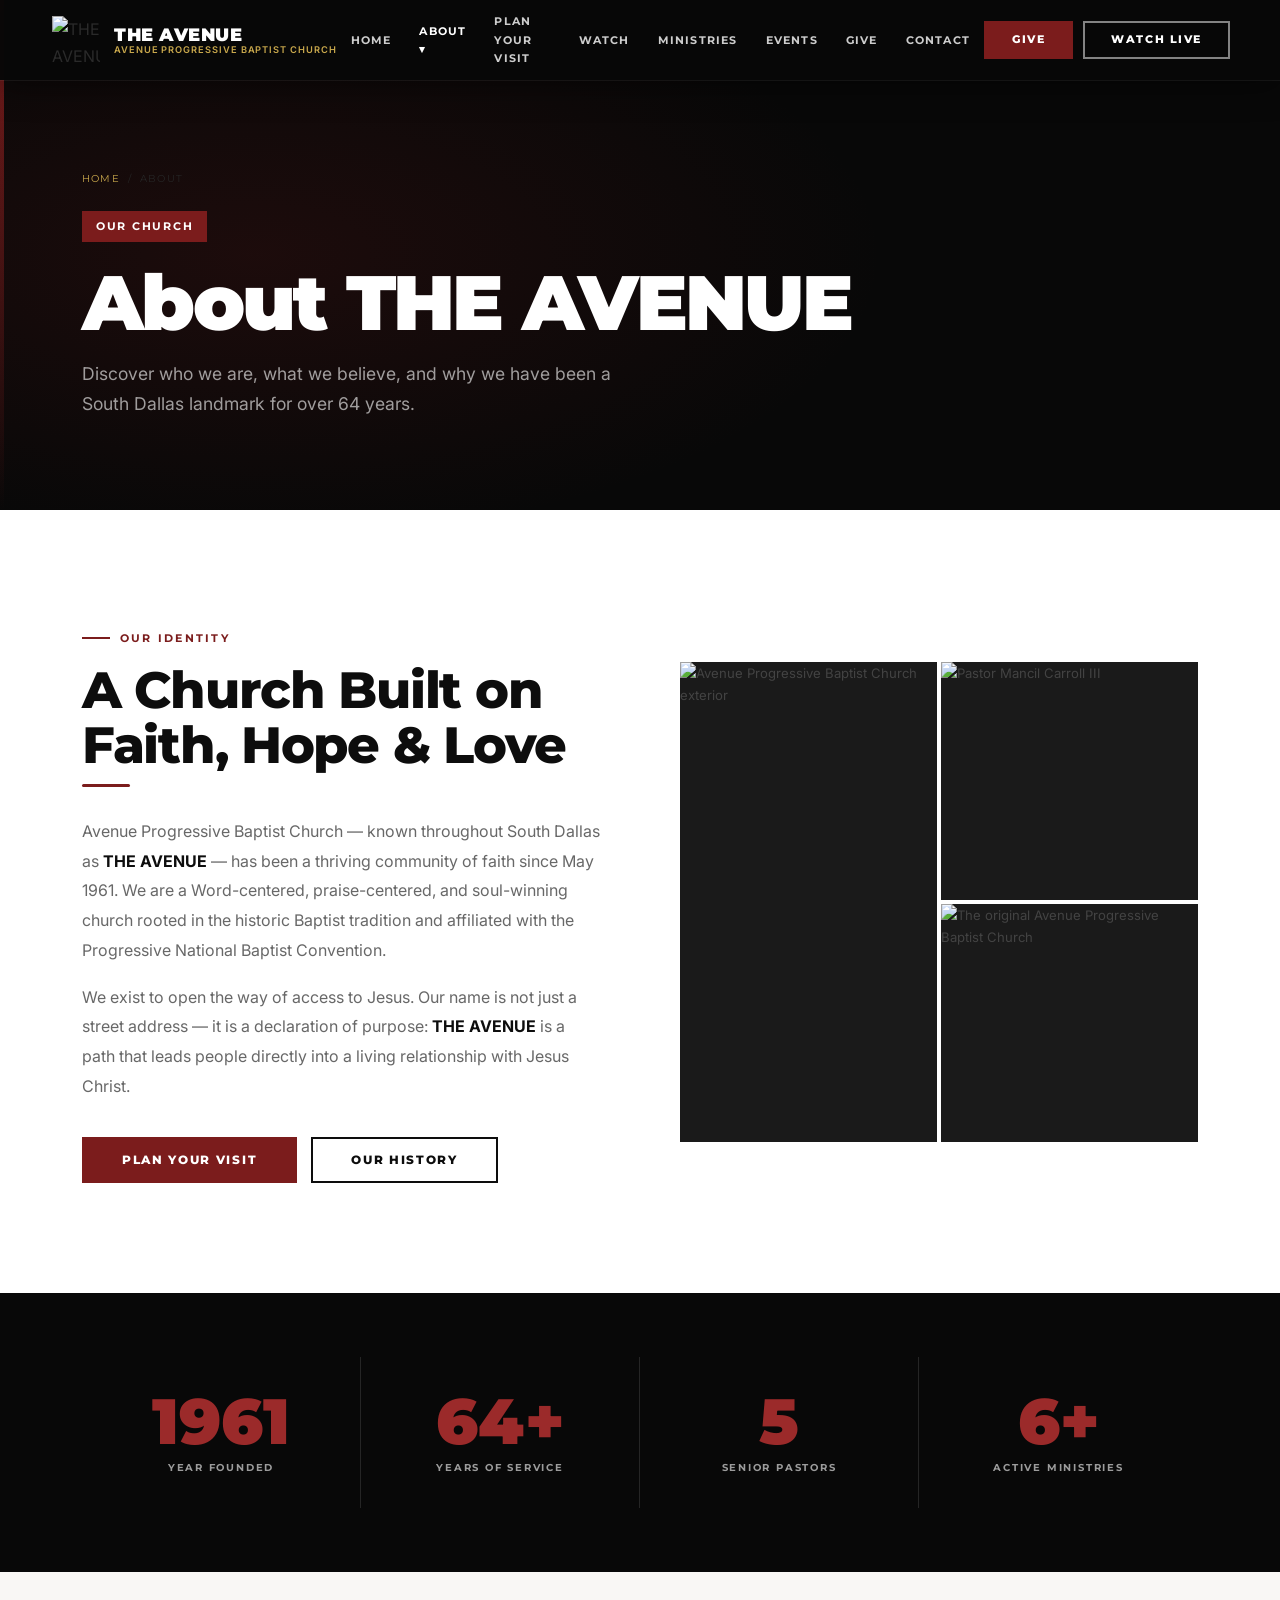
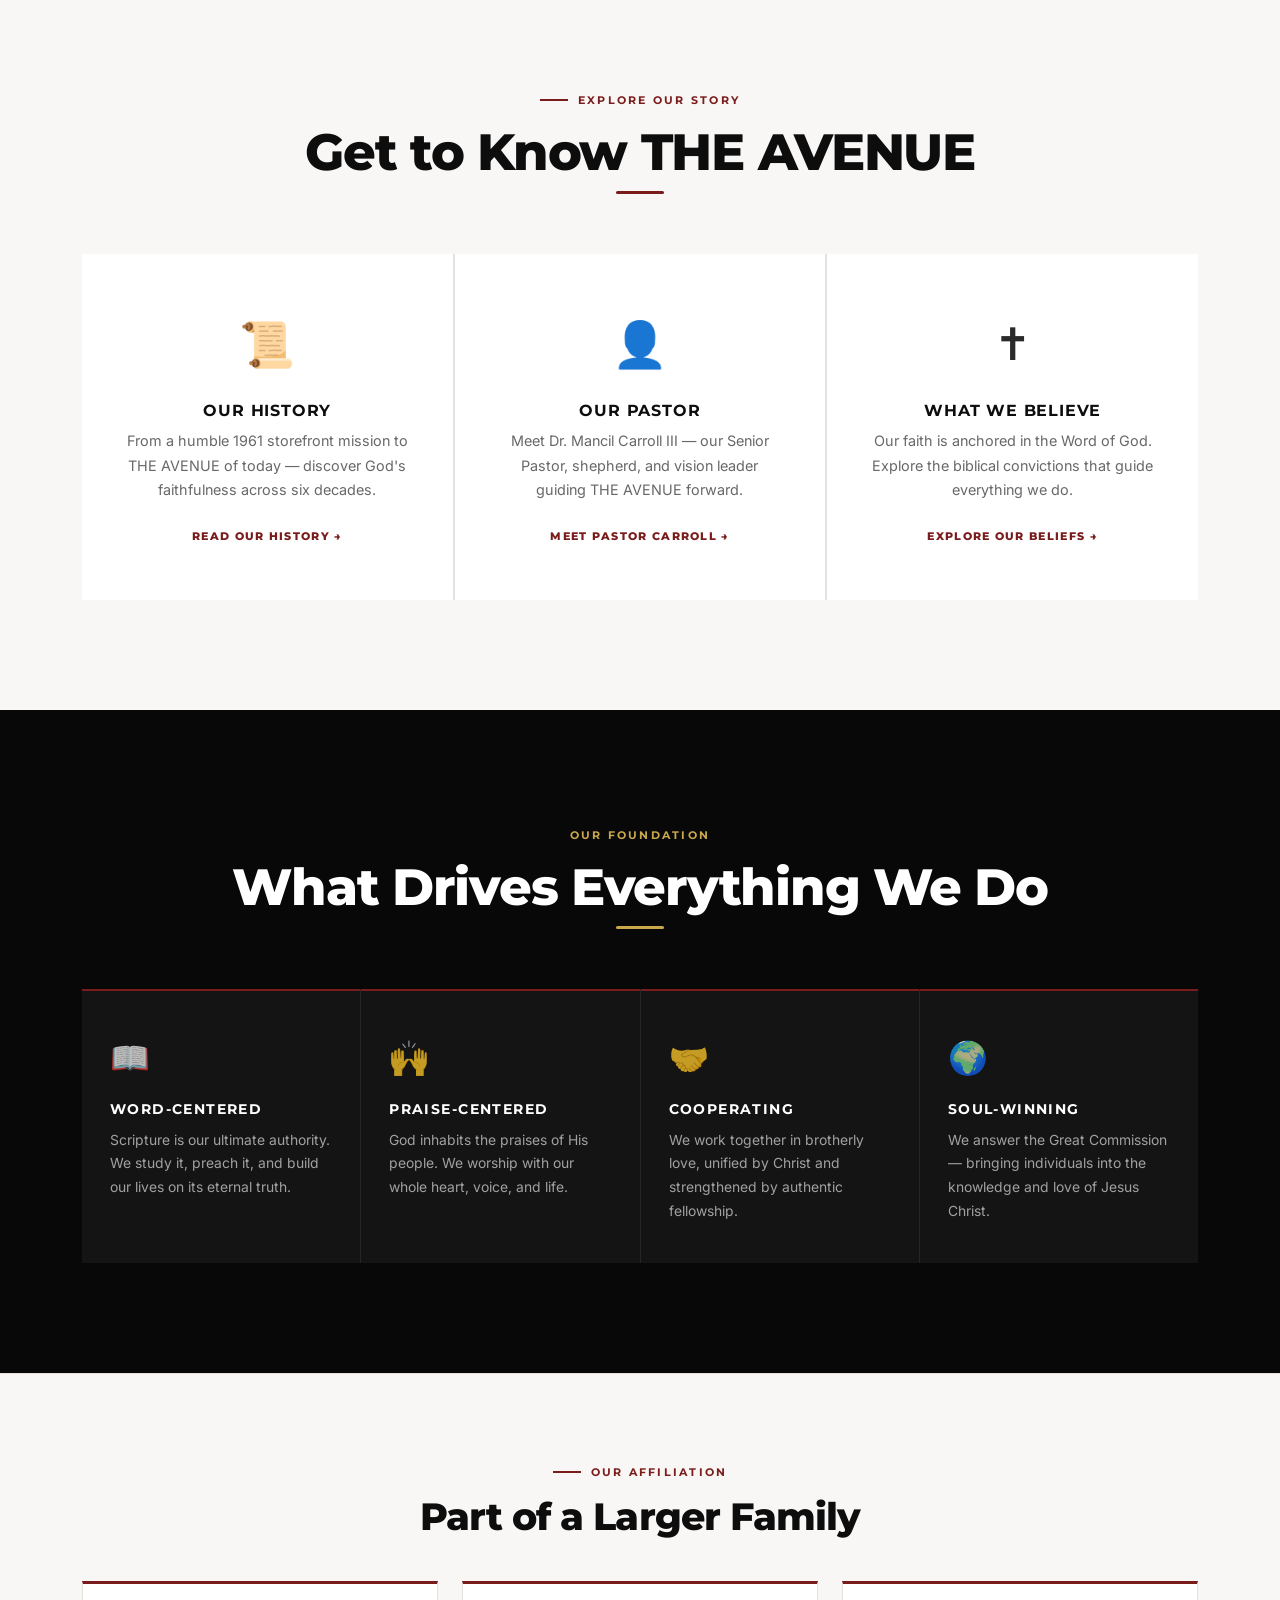
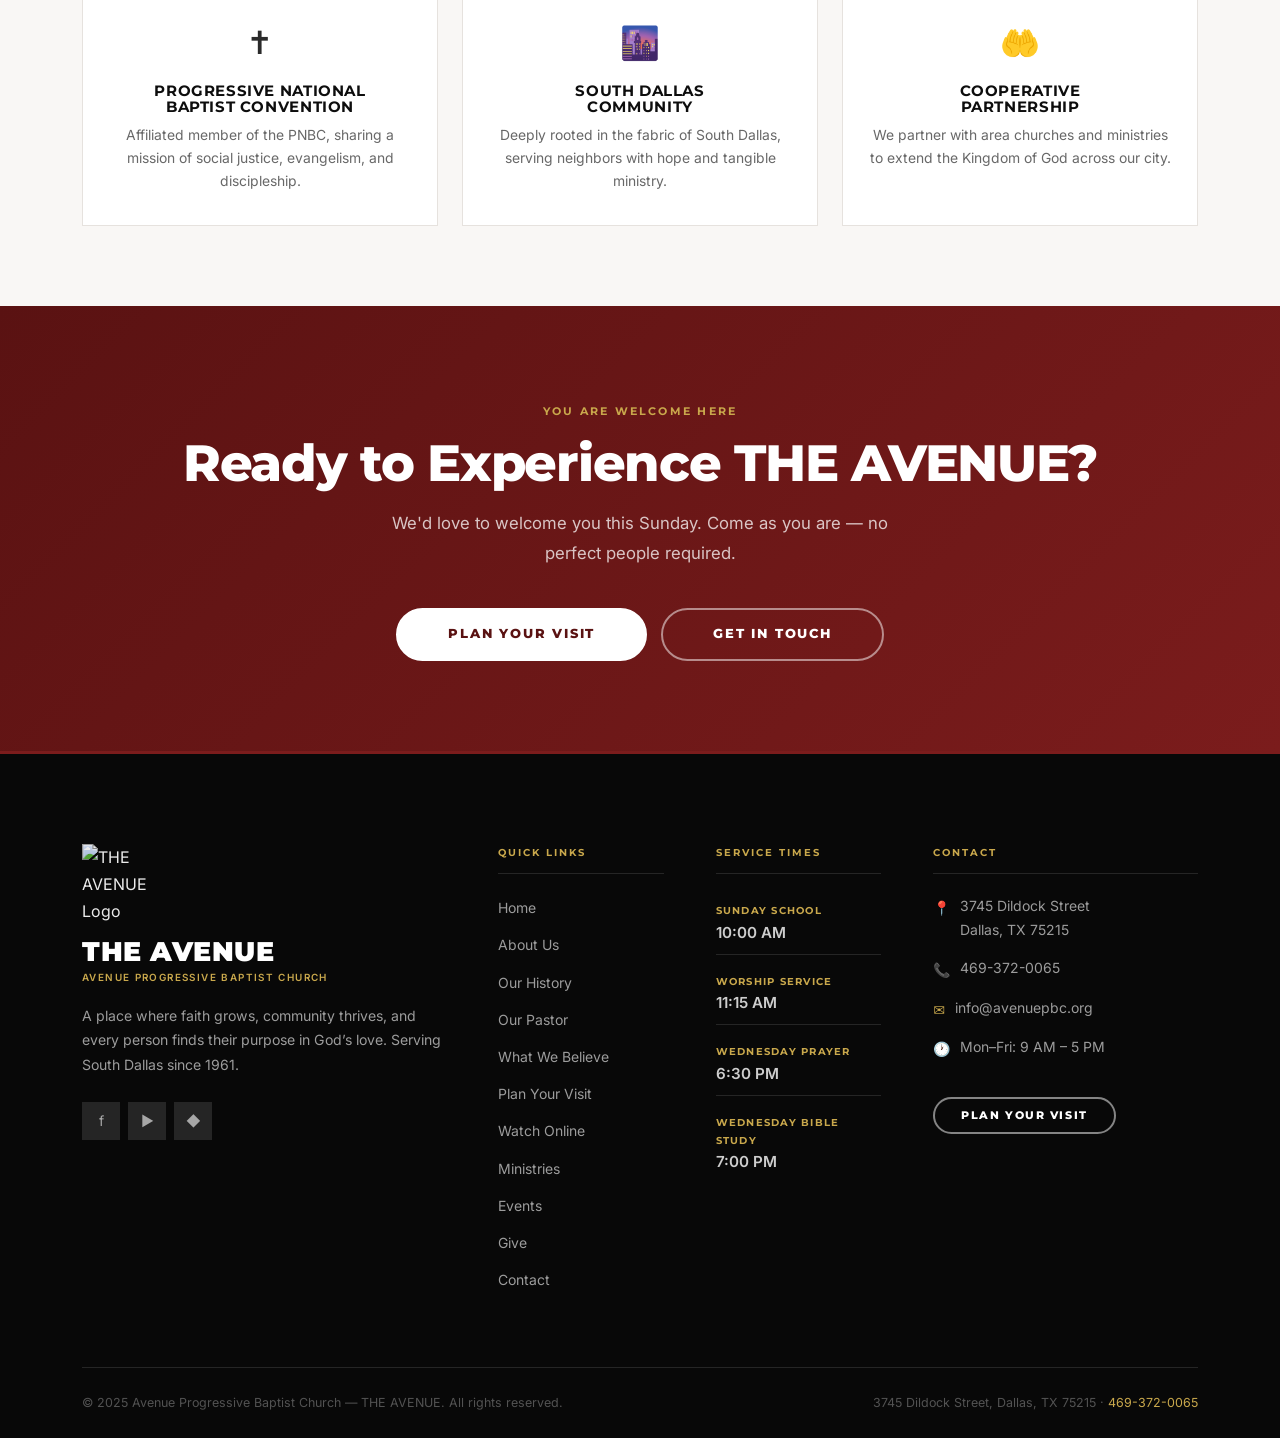
==== about.html @ 6ab1130e "Initial website import. Add the Avenue website files as the initial project baseline so the reposito" ====
<!DOCTYPE html>
<html lang="en">
<head>
  <meta charset="UTF-8" />
  <meta name="viewport" content="width=device-width, initial-scale=1.0" />
  <meta name="description" content="About Avenue Progressive Baptist Church – THE AVENUE. History, mission, pastor, values, and beliefs in South Dallas, TX since 1961." />
  <title>About Us | THE AVENUE – Avenue Progressive Baptist Church</title>
  <link rel="icon" type="image/png" href="https://www.dropbox.com/scl/fi/3rb3iytt20j5mbcmt8atf/THE-AVENUE.png?rlkey=vblz5m4k4nsgc5zipjgi9v29y&raw=1" />
  <link rel="preconnect" href="https://fonts.googleapis.com" /><link rel="preconnect" href="https://fonts.gstatic.com" crossorigin />
  <link href="https://fonts.googleapis.com/css2?family=Montserrat:wght@300;400;500;600;700;800;900&family=Playfair+Display:ital,wght@0,400;0,700;0,900;1,400;1,700&family=Inter:wght@300;400;500;600&display=swap" rel="stylesheet" />
  <!-- CSS fully inlined below; external css/ files removed to avoid MIME-type errors on Genspark -->
  <style id="inline-critical">
  :root{--maroon:#7B1C1C;--maroon-dark:#5A1212;--maroon-deeper:#3D0A0A;--maroon-light:#9B2A2A;--maroon-mid:#8B1F1F;--maroon-glow:rgba(123,28,28,0.45);--black:#080808;--black-soft:#0E0E0E;--black-card:#141414;--black-surface:#1A1A1A;--black-border:#252525;--white:#FFFFFF;--off-white:#F5F2EE;--cream:#FBF9F7;--white-06:rgba(255,255,255,0.06);--white-10:rgba(255,255,255,0.10);--white-20:rgba(255,255,255,0.20);--white-30:rgba(255,255,255,0.30);--white-40:rgba(255,255,255,0.40);--white-50:rgba(255,255,255,0.50);--white-60:rgba(255,255,255,0.60);--white-70:rgba(255,255,255,0.70);--white-80:rgba(255,255,255,0.80);--white-90:rgba(255,255,255,0.90);--gold:#C9A84C;--gold-light:#E8C96C;--gold-dim:rgba(201,168,76,0.15);--surface-light:#F9F7F5;--text-dark:#0D0D0D;--text-body:#2A2A2A;--text-muted:#686868;--border-light:#E6E2DE;--font-heading:'Montserrat','Arial Black',sans-serif;--font-display:'Playfair Display',Georgia,serif;--font-body:'Inter',system-ui,sans-serif;--radius-sm:3px;--radius:6px;--radius-md:12px;--radius-lg:20px;--shadow-sm:0 2px 8px rgba(0,0,0,0.14);--shadow-md:0 8px 40px rgba(0,0,0,0.22);--shadow-lg:0 20px 70px rgba(0,0,0,0.35);--shadow-card:0 4px 28px rgba(0,0,0,0.16);--shadow-maroon:0 10px 40px rgba(123,28,28,0.40);--shadow-maroon-sm:0 4px 20px rgba(123,28,28,0.30);--ease:all 0.28s cubic-bezier(0.25,0.46,0.45,0.94);--ease-out:all 0.35s cubic-bezier(0.16,1,0.3,1)}
  *,*::before,*::after{box-sizing:border-box;margin:0;padding:0}
  html{scroll-behavior:smooth;font-size:16px}
  body{font-family:var(--font-body);color:var(--text-body);background:var(--white);line-height:1.7;-webkit-font-smoothing:antialiased;overflow-x:hidden}
  img{max-width:100%;height:auto;display:block}
  a{color:inherit;text-decoration:none;transition:var(--ease)}
  ul,ol{list-style:none}
  button{cursor:pointer;font-family:var(--font-body);border:none;background:none;transition:var(--ease)}
  .container{max-width:1180px;margin:0 auto;padding:0 32px}.container--wide{max-width:1400px;margin:0 auto;padding:0 32px}.container--narrow{max-width:820px;margin:0 auto;padding:0 32px}
  .section-pad{padding:110px 0}.section-pad--sm{padding:70px 0}.section-pad--xs{padding:44px 0}
  .bg-black{background:var(--black)}.bg-dark{background:var(--black-soft)}.bg-maroon{background:var(--maroon)}.bg-surface{background:var(--surface-light)}.bg-white{background:var(--white)}.bg-cream{background:var(--cream)}
  h1,h2,h3,h4,h5,h6{font-family:var(--font-heading);line-height:1.08;letter-spacing:-0.02em;color:var(--text-dark)}
  h1{font-size:clamp(2.8rem,6vw,5.8rem);font-weight:900;letter-spacing:-0.035em}h2{font-size:clamp(2.1rem,4vw,3.6rem);font-weight:800;letter-spacing:-0.025em}h3{font-size:clamp(1.3rem,2.2vw,1.85rem);font-weight:700}h4{font-size:1.1rem;font-weight:700}
  .headline-xl{font-size:clamp(4rem,11vw,9rem);font-weight:900;letter-spacing:-0.05em;line-height:0.9;text-transform:uppercase}.headline-lg{font-size:clamp(2.8rem,7.5vw,6.5rem);font-weight:900;letter-spacing:-0.04em;line-height:0.95;text-transform:uppercase}.headline-md{font-size:clamp(2rem,4.5vw,4rem);font-weight:900;letter-spacing:-0.03em;line-height:1;text-transform:uppercase}
  .eyebrow{display:inline-flex;align-items:center;gap:10px;font-family:var(--font-heading);font-size:0.7rem;font-weight:700;letter-spacing:0.2em;text-transform:uppercase;color:var(--maroon);margin-bottom:14px}.eyebrow--white,.eyebrow--gold{color:var(--gold)}.eyebrow--line::before{content:'';display:inline-block;width:28px;height:2px;background:currentColor;flex-shrink:0}
  p{margin-bottom:1.1rem}p:last-child{margin-bottom:0}
  .divider{width:48px;height:3px;background:var(--maroon);border-radius:2px;margin:12px auto 30px}.divider--left{margin-left:0}.divider--white{background:var(--gold)}.divider--lg{width:72px;height:4px}
  .btn{display:inline-flex;align-items:center;gap:9px;padding:15px 38px;font-family:var(--font-heading);font-size:0.75rem;font-weight:800;letter-spacing:0.14em;text-transform:uppercase;border-radius:0;transition:var(--ease);text-decoration:none;white-space:nowrap;border:2px solid transparent;cursor:pointer;line-height:1}
  .btn-maroon{background:var(--maroon);color:var(--white);border-color:var(--maroon)}.btn-maroon:hover{background:var(--maroon-dark);border-color:var(--maroon-dark);transform:translateY(-2px);box-shadow:var(--shadow-maroon);color:var(--white)}
  .btn-white{background:var(--white);color:var(--maroon-dark);border-color:var(--white)}.btn-white:hover{background:var(--off-white);transform:translateY(-2px)}
  .btn-black{background:var(--black);color:var(--white);border-color:var(--black)}.btn-black:hover{background:var(--black-surface);transform:translateY(-2px);color:var(--white)}
  .btn-outline-white{background:transparent;color:var(--white);border-color:rgba(255,255,255,0.5)}.btn-outline-white:hover{border-color:var(--white);background:rgba(255,255,255,0.1);transform:translateY(-2px);color:var(--white)}
  .btn-outline-dark{background:transparent;color:var(--text-dark);border-color:var(--text-dark)}.btn-outline-dark:hover{background:var(--text-dark);color:var(--white);transform:translateY(-2px)}
  .btn-outline-maroon{background:transparent;color:var(--maroon);border-color:var(--maroon)}.btn-outline-maroon:hover{background:var(--maroon);color:var(--white);transform:translateY(-2px)}
  .btn-gold{background:var(--gold);color:var(--black);border-color:var(--gold)}.btn-gold:hover{background:var(--gold-light);transform:translateY(-2px);color:var(--black)}
  .btn-sm{padding:11px 26px;font-size:0.7rem}.btn-lg{padding:18px 50px;font-size:0.8rem}.btn-xl{padding:22px 64px;font-size:0.85rem;letter-spacing:0.16em}.btn-pill{border-radius:100px}
  .tag{display:inline-block;padding:4px 12px;font-size:0.65rem;font-weight:700;letter-spacing:0.12em;text-transform:uppercase}.tag-maroon{background:var(--maroon);color:var(--white)}.tag-black{background:var(--black);color:var(--white)}.tag-gold{background:var(--gold);color:var(--black)}.tag-outline{border:1px solid var(--maroon);color:var(--maroon)}
  .navbar{position:fixed;top:0;left:0;right:0;z-index:1000;padding:0 32px;transition:background 0.35s ease,box-shadow 0.35s ease;background:transparent}
  .navbar.scrolled,.navbar.solid{background:rgba(8,8,8,0.97);backdrop-filter:blur(20px);-webkit-backdrop-filter:blur(20px);box-shadow:0 1px 0 rgba(255,255,255,0.06),0 4px 32px rgba(0,0,0,0.5)}
  .navbar__inner{max-width:1180px;margin:0 auto;display:flex;align-items:center;justify-content:space-between;height:80px}
  .navbar__brand{display:flex;align-items:center;gap:12px;text-decoration:none;flex-shrink:0}.brand-mark{width:52px;height:52px;background:transparent;display:flex;align-items:center;justify-content:center;flex-shrink:0;transition:var(--ease);overflow:hidden;padding:0}.navbar__brand:hover .brand-mark{background:transparent;opacity:0.85}.brand-mark svg{width:22px;height:22px}
  .brand-text-wrap{display:flex;flex-direction:column;line-height:1.1}.brand-text-wrap .b-name{font-family:var(--font-heading);font-size:1.1rem;font-weight:900;color:var(--white);letter-spacing:0.03em;text-transform:uppercase}.brand-text-wrap .b-sub{font-size:0.58rem;font-weight:600;color:var(--gold);letter-spacing:0.1em;text-transform:uppercase}
  .navbar__nav{display:flex;align-items:center;gap:0;flex:1;justify-content:center}.nav-item{position:relative}
  .nav-link{display:block;padding:10px 14px;font-family:var(--font-heading);font-size:0.68rem;font-weight:700;letter-spacing:0.11em;text-transform:uppercase;color:rgba(255,255,255,0.8);transition:var(--ease)}.nav-link:hover,.nav-link.active{color:var(--white)}
  .nav-item--has-dropdown:hover .dropdown{opacity:1;visibility:visible;transform:translateY(0)}.dropdown{position:absolute;top:calc(100% + 12px);left:0;min-width:220px;background:var(--black-soft);border:1px solid var(--black-border);border-top:2px solid var(--maroon);z-index:200;box-shadow:var(--shadow-lg);opacity:0;visibility:hidden;transform:translateY(-8px);transition:all 0.22s ease}.dropdown a{display:block;padding:12px 20px;font-family:var(--font-heading);font-size:0.68rem;font-weight:600;letter-spacing:0.1em;text-transform:uppercase;color:rgba(255,255,255,0.6);border-bottom:1px solid var(--black-border);transition:var(--ease)}.dropdown a:last-child{border-bottom:none}.dropdown a:hover{color:var(--white);background:var(--black-surface);padding-left:26px}
  .navbar__actions{display:flex;align-items:center;gap:10px;flex-shrink:0}.navbar__toggle{display:none;flex-direction:column;gap:6px;padding:8px;cursor:pointer;background:none;border:none}.navbar__toggle span{display:block;width:26px;height:2px;background:var(--white);transition:var(--ease)}
  .mobile-nav{display:none;position:fixed;top:80px;left:0;right:0;bottom:0;background:var(--black);overflow-y:auto;z-index:998;padding:24px 32px 80px;border-top:1px solid var(--black-border)}.mobile-nav.open{display:block}.mobile-nav a{display:block;padding:16px 0;font-family:var(--font-heading);font-size:0.9rem;font-weight:700;letter-spacing:0.09em;text-transform:uppercase;color:rgba(255,255,255,0.8);border-bottom:1px solid var(--black-border);transition:var(--ease)}.mobile-nav a:hover{color:var(--gold);padding-left:8px}.mobile-nav .mobile-dropdown a{font-size:0.75rem;color:rgba(255,255,255,0.5);padding-left:20px}.mobile-nav .mn-ctas{margin-top:28px;display:flex;gap:12px;flex-wrap:wrap}
  .hero{position:relative;min-height:100vh;display:flex;align-items:center;overflow:hidden;background:var(--black)}.hero__bg{position:absolute;inset:0;background:linear-gradient(150deg,var(--maroon-deeper) 0%,#1e0606 35%,#100303 60%,var(--black) 100%)}.hero__stripe{position:absolute;top:0;right:0;width:45%;height:100%;background:linear-gradient(160deg,rgba(123,28,28,0.12) 0%,transparent 60%);clip-path:polygon(20% 0%,100% 0%,100% 100%,0% 100%);pointer-events:none}.hero__grain{position:absolute;inset:0;opacity:0.45;pointer-events:none}.hero__glow{position:absolute;top:30%;left:25%;width:700px;height:700px;background:radial-gradient(ellipse,rgba(123,28,28,0.22) 0%,transparent 70%);transform:translate(-50%,-50%);pointer-events:none}
  .hero__content{position:relative;z-index:2;padding:100px 32px;max-width:1180px;margin:0 auto;width:100%;display:grid;grid-template-columns:1fr 1fr;gap:80px;align-items:center;min-height:100vh}.hero__left{display:flex;flex-direction:column;justify-content:center}
  .hero__eyebrow{display:inline-flex;align-items:center;gap:14px;font-family:var(--font-heading);font-size:0.7rem;font-weight:700;letter-spacing:0.22em;text-transform:uppercase;color:var(--gold);margin-bottom:24px}.hero__eyebrow::before{content:'';display:block;width:36px;height:2px;background:var(--gold)}
  .hero__title{font-family:var(--font-heading);font-size:clamp(5rem,14vw,12rem);font-weight:900;color:var(--white);text-transform:uppercase;letter-spacing:-0.05em;line-height:0.88;margin-bottom:0}.hero__title-accent{display:block;font-size:clamp(2rem,5.5vw,5rem);font-weight:900;color:var(--maroon-light);text-transform:uppercase;letter-spacing:-0.02em;line-height:1.1;margin-bottom:32px;font-family:var(--font-heading)}
  .hero__desc{font-size:clamp(0.95rem,1.6vw,1.15rem);color:rgba(255,255,255,0.6);max-width:460px;line-height:1.75;margin-bottom:44px;font-weight:300}.hero__ctas{display:flex;flex-wrap:wrap;gap:14px}
  .hero__panel{background:rgba(8,8,8,0.7);border:1px solid rgba(255,255,255,0.06);border-left:3px solid var(--maroon);backdrop-filter:blur(12px);-webkit-backdrop-filter:blur(12px);padding:48px 40px}.hero__panel-title{font-family:var(--font-heading);font-size:0.65rem;font-weight:700;letter-spacing:0.22em;text-transform:uppercase;color:var(--gold);margin-bottom:32px;padding-bottom:16px;border-bottom:1px solid rgba(255,255,255,0.1)}
  .hero__service-row{display:flex;align-items:center;gap:18px;padding:20px 0;border-bottom:1px solid rgba(255,255,255,0.06)}.hero__service-row:last-of-type{border-bottom:none}.hero__service-icon{width:44px;height:44px;background:var(--maroon);display:flex;align-items:center;justify-content:center;font-size:1.1rem;flex-shrink:0}.hero__service-label{font-family:var(--font-heading);font-size:0.63rem;font-weight:700;letter-spacing:0.15em;text-transform:uppercase;color:var(--gold);margin-bottom:3px}.hero__service-time{font-family:var(--font-heading);font-size:1.25rem;font-weight:900;color:var(--white);letter-spacing:-0.02em;line-height:1}.hero__service-note{font-size:0.72rem;color:rgba(255,255,255,0.4);margin-top:2px}
  .hero__address-row{margin-top:28px;padding-top:20px;border-top:1px solid rgba(255,255,255,0.1);display:flex;align-items:center;gap:12px}.hero__address-row span:first-child{color:var(--gold);font-size:1rem}.hero__address-text{font-size:0.85rem;color:rgba(255,255,255,0.6);line-height:1.4}
  .hero__scroll{position:absolute;bottom:36px;left:50%;transform:translateX(-50%);display:flex;flex-direction:column;align-items:center;gap:8px;font-family:var(--font-heading);font-size:0.58rem;font-weight:700;letter-spacing:0.16em;text-transform:uppercase;color:rgba(255,255,255,0.4);z-index:2;animation:bounce 2.5s ease-in-out infinite}.hero__scroll::after{content:'';display:block;width:1px;height:40px;background:linear-gradient(to bottom,rgba(255,255,255,0.4),transparent)}
  @keyframes bounce{0%,100%{transform:translateX(-50%) translateY(0)}50%{transform:translateX(-50%) translateY(6px)}}
  .quick-bar{background:var(--maroon);position:relative;z-index:10}.quick-bar__inner{display:grid;grid-template-columns:repeat(4,1fr);max-width:1180px;margin:0 auto}.quick-bar__item{display:flex;align-items:center;gap:16px;padding:24px 30px;border-right:1px solid rgba(255,255,255,0.12);text-decoration:none;color:var(--white);transition:var(--ease)}.quick-bar__item:last-child{border-right:none}.quick-bar__item:hover{background:var(--maroon-dark)}.quick-bar__icon-wrap{width:44px;height:44px;background:rgba(0,0,0,0.2);display:flex;align-items:center;justify-content:center;font-size:1.3rem;flex-shrink:0;transition:var(--ease)}.quick-bar__item:hover .quick-bar__icon-wrap{background:rgba(0,0,0,0.35)}.quick-bar__text{flex:1}.quick-bar__title{font-family:var(--font-heading);font-size:0.78rem;font-weight:800;letter-spacing:0.08em;text-transform:uppercase;line-height:1;margin-bottom:3px}.quick-bar__sub{font-size:0.7rem;color:rgba(255,255,255,0.65);line-height:1.3}.quick-bar__arrow{font-size:1rem;opacity:0.6;transition:var(--ease)}.quick-bar__item:hover .quick-bar__arrow{opacity:1;transform:translateX(4px)}
  .welcome-split{display:grid;grid-template-columns:55% 1fr;min-height:640px}.welcome-split__image{position:relative;background:var(--black-surface);overflow:hidden;display:flex;align-items:center;justify-content:center;min-height:560px}.welcome-split__placeholder{display:flex;flex-direction:column;align-items:center;justify-content:center;gap:10px;color:rgba(255,255,255,0.18);font-size:0.85rem;width:100%;height:100%;min-height:560px;background:var(--black-surface)}.welcome-split__content{display:flex;flex-direction:column;justify-content:center;padding:80px 70px;background:var(--white)}
  .statement-band{background:var(--black);padding:100px 0;text-align:center;position:relative;overflow:hidden}.statement-band__bg{position:absolute;inset:0;background:radial-gradient(ellipse 60% 70% at 50% 50%,rgba(123,28,28,0.18) 0%,transparent 70%);pointer-events:none}.statement-band h2{color:var(--white);position:relative;z-index:1}.statement-band p{color:rgba(255,255,255,0.6);position:relative;z-index:1}
  .expect-section{background:var(--black-soft);padding:110px 0}.expect-grid{display:grid;grid-template-columns:repeat(4,1fr);gap:1px;background:var(--black-border);margin-top:60px}.expect-card{background:var(--black-card);padding:44px 30px;transition:var(--ease);position:relative;overflow:hidden}.expect-card::before{content:'';position:absolute;top:0;left:0;right:0;height:2px;background:var(--maroon);transform:scaleX(0);transform-origin:left;transition:var(--ease)}.expect-card:hover::before{transform:scaleX(1)}.expect-card:hover{background:var(--black-surface)}.expect-card__num{font-family:var(--font-heading);font-size:4rem;font-weight:900;color:var(--maroon);line-height:1;margin-bottom:18px;opacity:0.55}.expect-card h3{font-size:0.95rem;color:var(--white);letter-spacing:0.06em;margin-bottom:12px;text-transform:uppercase}.expect-card p{font-size:0.87rem;color:rgba(255,255,255,0.6);margin:0;line-height:1.7}
  .pastor-feature{display:grid;grid-template-columns:1fr 1fr;min-height:680px}.pastor-feature__dark{background:var(--black);padding:90px 72px;display:flex;flex-direction:column;justify-content:center;position:relative;overflow:hidden}.pastor-feature__dark::before{content:'';position:absolute;top:0;left:0;width:4px;height:100%;background:linear-gradient(to bottom,var(--maroon),transparent)}.pastor-feature__quote{font-family:var(--font-display);font-size:clamp(1.3rem,2vw,1.85rem);color:var(--white);line-height:1.45;font-style:italic;margin-bottom:28px;position:relative;padding-left:28px}.pastor-feature__quote::before{content:'"';position:absolute;left:0;top:-8px;font-size:4rem;color:var(--maroon);font-family:var(--font-display);line-height:1}.pastor-feature__photo{background:var(--black-surface);position:relative;overflow:hidden;display:flex;align-items:center;justify-content:center;min-height:560px}.pastor-feature__photo-placeholder{display:flex;flex-direction:column;align-items:center;justify-content:center;gap:10px;color:rgba(255,255,255,0.2);font-size:0.85rem;width:100%;min-height:560px}.pastor-feature__photo-overlay{position:absolute;inset:0;background:linear-gradient(to left,transparent 50%,var(--black) 100%);pointer-events:none}
  .ministry-grid{display:grid;grid-template-columns:repeat(3,1fr);gap:1px;background:var(--black-border)}.min-tile{background:var(--black-card);padding:44px 34px;transition:var(--ease);position:relative;overflow:hidden}.min-tile::after{content:'';position:absolute;bottom:0;left:0;right:0;height:3px;background:var(--maroon);transform:scaleX(0);transform-origin:left;transition:var(--ease)}.min-tile:hover::after{transform:scaleX(1)}.min-tile:hover{background:var(--black-surface)}.min-tile__icon{font-size:2rem;margin-bottom:20px;opacity:0.8}.min-tile h3{font-size:0.9rem;color:var(--white);letter-spacing:0.1em;text-transform:uppercase;margin-bottom:12px}.min-tile p{font-size:0.87rem;color:rgba(255,255,255,0.6);margin-bottom:16px;line-height:1.65}.min-tile__time{font-size:0.7rem;font-weight:700;color:var(--gold);letter-spacing:0.1em;text-transform:uppercase}
  .events-row{display:grid;grid-template-columns:repeat(3,1fr);gap:20px}.event-tile{background:var(--surface-light);border:1px solid var(--border-light);transition:var(--ease);overflow:hidden}.event-tile:hover{transform:translateY(-5px);box-shadow:var(--shadow-md);border-color:var(--maroon)}.event-tile__top{background:var(--black);padding:22px 26px;display:flex;align-items:center;gap:18px}.event-tile__date-block{text-align:center;min-width:46px}.event-tile__day-num{font-family:var(--font-heading);font-size:2.1rem;font-weight:900;color:var(--gold);line-height:1}.event-tile__month-name{font-size:0.6rem;font-weight:700;color:rgba(255,255,255,0.6);text-transform:uppercase;letter-spacing:0.1em}.event-tile__title-area h3{font-size:0.9rem;color:var(--white);margin-bottom:3px}.event-tile__title-area span{font-size:0.72rem;color:rgba(255,255,255,0.6)}.event-tile__body{padding:22px 26px}.event-tile__body p{font-size:0.875rem;color:var(--text-muted);margin-bottom:12px}.event-tile__time{font-size:0.75rem;font-weight:700;color:var(--maroon);letter-spacing:0.06em}
  .history-band{background:var(--maroon-deeper);padding:110px 0;position:relative;overflow:hidden}.history-band::before{content:'1961';position:absolute;right:-30px;top:50%;transform:translateY(-50%);font-family:var(--font-heading);font-size:24rem;font-weight:900;color:rgba(255,255,255,0.025);line-height:1;pointer-events:none;white-space:nowrap}.history-band__inner{display:grid;grid-template-columns:1fr 400px;gap:80px;align-items:center;position:relative;z-index:1}.history-stats{display:grid;grid-template-columns:repeat(2,1fr);gap:20px;margin-top:40px}.history-stat{border-left:3px solid var(--maroon-light);padding:16px 20px}.history-stat .num{font-family:var(--font-heading);font-size:2.5rem;font-weight:900;color:var(--white);line-height:1}.history-stat .label{font-size:0.68rem;font-weight:700;letter-spacing:0.14em;text-transform:uppercase;color:rgba(255,255,255,0.6);margin-top:4px}.history-img{background:var(--black-surface);min-height:400px;display:flex;align-items:center;justify-content:center;flex-direction:column;gap:10px;color:rgba(255,255,255,0.15);font-size:0.85rem;position:relative}.history-img::before{content:'';position:absolute;top:-12px;left:-12px;right:12px;bottom:12px;border:2px solid var(--maroon);pointer-events:none;z-index:-1}
  .newsletter-band{background:var(--black);padding:90px 0;border-top:1px solid var(--black-border);border-bottom:1px solid var(--black-border)}.newsletter-band__inner{display:flex;align-items:center;gap:80px;flex-wrap:wrap}.newsletter-band__text{flex:1;min-width:280px}.newsletter-band__form{flex:1;min-width:320px}.newsletter-band__form form{display:flex;gap:0}.newsletter-band__form input[type="email"]{flex:1;padding:16px 22px;background:var(--black-surface);border:1px solid var(--black-border);border-right:none;color:var(--white);font-family:var(--font-body);font-size:0.95rem;outline:none;transition:var(--ease)}.newsletter-band__form input[type="email"]:focus{border-color:var(--maroon)}.newsletter-band__form input[type="email"]::placeholder{color:rgba(255,255,255,0.3)}.newsletter-band__form button{flex-shrink:0}
  footer{background:var(--black);color:var(--white);padding:90px 0 0;border-top:3px solid var(--maroon)}.footer__inner{display:grid;grid-template-columns:2.2fr 1fr 1fr 1.6fr;gap:52px;padding-bottom:64px}.footer__brand-name{font-family:var(--font-heading);font-size:1.7rem;font-weight:900;color:var(--white);text-transform:uppercase;letter-spacing:0.02em;line-height:1;margin-bottom:4px}.footer__brand-sub{font-size:0.62rem;font-weight:600;letter-spacing:0.14em;text-transform:uppercase;color:var(--gold);margin-bottom:18px}.footer__tagline{font-size:0.88rem;color:rgba(255,255,255,0.6);line-height:1.75;margin-bottom:24px}.footer__social{display:flex;gap:8px}.footer__social a{width:38px;height:38px;background:var(--black-border);display:flex;align-items:center;justify-content:center;font-size:0.88rem;color:rgba(255,255,255,0.6);transition:var(--ease)}.footer__social a:hover{background:var(--maroon);color:var(--white)}.footer__col-heading{font-family:var(--font-heading);font-size:0.63rem;font-weight:700;letter-spacing:0.2em;text-transform:uppercase;color:var(--gold);margin-bottom:20px;padding-bottom:12px;border-bottom:1px solid var(--black-border)}.footer__col ul li{margin-bottom:10px}.footer__col ul a{font-size:0.875rem;color:rgba(255,255,255,0.6);transition:var(--ease)}.footer__col ul a:hover{color:var(--white);padding-left:5px}.footer__contact-row{display:flex;align-items:flex-start;gap:10px;margin-bottom:14px;font-size:0.875rem;color:rgba(255,255,255,0.6)}.footer__contact-icon{color:var(--gold);flex-shrink:0;margin-top:2px}.footer__bottom{border-top:1px solid var(--black-border);padding:24px 0;display:flex;align-items:center;justify-content:space-between;flex-wrap:wrap;gap:12px;font-size:0.78rem;color:rgba(255,255,255,0.3)}.footer__bottom a{color:var(--gold)}
  .page-hero{background:var(--black);padding:170px 0 90px;position:relative;overflow:hidden}.page-hero__accent{position:absolute;top:0;left:0;width:4px;height:100%;background:linear-gradient(to bottom,var(--maroon),transparent)}.page-hero__glow{position:absolute;inset:0;background:radial-gradient(ellipse 70% 80% at 20% 50%,rgba(123,28,28,0.18) 0%,transparent 70%);pointer-events:none}.page-hero h1{color:var(--white)}.page-hero p{color:rgba(255,255,255,0.6);font-size:1.1rem;max-width:580px;margin-top:14px;line-height:1.75}.page-hero__kicker{display:inline-block;background:var(--maroon);color:var(--white);font-family:var(--font-heading);font-size:0.68rem;font-weight:700;letter-spacing:0.16em;text-transform:uppercase;padding:6px 14px;margin-bottom:20px}.breadcrumb{display:flex;gap:8px;align-items:center;font-family:var(--font-heading);font-size:0.63rem;letter-spacing:0.12em;text-transform:uppercase;color:rgba(255,255,255,0.3);margin-bottom:24px}.breadcrumb a{color:var(--gold)}.breadcrumb span{color:var(--black-border)}
  .form-group{margin-bottom:22px}.form-group label{display:block;font-family:var(--font-heading);font-size:0.66rem;font-weight:700;letter-spacing:0.12em;text-transform:uppercase;color:var(--text-dark);margin-bottom:8px}.form-control{width:100%;padding:14px 18px;border:1px solid var(--border-light);border-bottom:2px solid var(--border-light);border-radius:0;font-family:var(--font-body);font-size:0.95rem;background:var(--white);color:var(--text-dark);transition:var(--ease);outline:none;-webkit-appearance:none;appearance:none}.form-control:focus{border-bottom-color:var(--maroon);background:var(--surface-light)}textarea.form-control{min-height:130px;resize:vertical}select.form-control{cursor:pointer}.form-grid-2{display:grid;grid-template-columns:1fr 1fr;gap:20px}.form-control--dark{background:var(--black-surface);border-color:var(--black-border);border-bottom-color:var(--black-border);color:var(--white)}.form-control--dark:focus{border-bottom-color:var(--maroon-light);background:var(--black-card)}.form-control--dark::placeholder{color:rgba(255,255,255,0.3)}label.dark{color:rgba(255,255,255,0.8)!important}.form-success{text-align:center;padding:40px;background:rgba(123,28,28,0.06);border:1px solid rgba(123,28,28,0.2);display:none}.form-success.show{display:block}.form-success .success-icon{font-size:2.4rem;margin-bottom:14px}.form-success h3{color:var(--maroon);margin-bottom:8px}.form-success p{color:var(--text-muted);margin:0}
  .timeline{position:relative;padding-left:40px}.timeline::before{content:'';position:absolute;left:9px;top:0;bottom:0;width:2px;background:linear-gradient(to bottom,var(--maroon),var(--border-light))}.timeline-item{position:relative;margin-bottom:50px}.timeline-item::before{content:'';position:absolute;left:-35px;top:8px;width:14px;height:14px;background:var(--maroon);border:3px solid var(--white);box-shadow:0 0 0 2px var(--maroon)}.timeline-item .year{font-family:var(--font-heading);font-size:0.68rem;font-weight:700;letter-spacing:0.14em;text-transform:uppercase;color:var(--maroon);margin-bottom:4px}.timeline-item h4{font-size:1.05rem;margin-bottom:6px}.timeline-item p{font-size:0.9rem;color:var(--text-muted);margin:0}
  .info-box{border-left:3px solid var(--maroon);padding:18px 22px;background:rgba(123,28,28,0.04);margin:24px 0}.info-box p{margin:0;font-size:0.93rem}
  .sermon-card{display:flex;align-items:stretch;background:var(--white);border:1px solid var(--border-light);border-left:3px solid var(--maroon);transition:var(--ease)}.sermon-card:hover{transform:translateX(5px);box-shadow:var(--shadow-card)}.sermon-card__thumb{width:90px;background:var(--black);display:flex;align-items:center;justify-content:center;font-size:1.6rem;color:rgba(255,255,255,0.3);flex-shrink:0}.sermon-card__body{padding:16px 20px;flex:1}.sermon-card .series{font-size:0.68rem;font-weight:700;letter-spacing:0.1em;text-transform:uppercase;color:var(--maroon);margin-bottom:4px}.sermon-card h4{font-size:0.95rem;color:var(--text-dark);margin-bottom:4px}.sermon-card .meta{font-size:0.78rem;color:var(--text-muted)}.sermon-card__play{width:52px;display:flex;align-items:center;justify-content:center;font-size:1.1rem;color:var(--maroon);padding-right:12px;flex-shrink:0}
  .belief-card{background:var(--white);border:1px solid var(--border-light);border-top:3px solid var(--maroon);padding:34px 28px;transition:var(--ease)}.belief-card:hover{transform:translateY(-4px);box-shadow:var(--shadow-card)}.belief-card__icon{font-size:1.9rem;margin-bottom:16px}.belief-card h3{font-size:0.95rem;color:var(--text-dark);margin-bottom:10px;text-transform:uppercase;letter-spacing:0.05em}.belief-card p{font-size:0.9rem;color:var(--text-muted);margin-bottom:12px}.belief-card .scripture{font-size:0.82rem;color:var(--maroon);font-style:italic}
  .give-card{background:var(--white);border:1px solid var(--border-light);padding:44px 30px;text-align:center;transition:var(--ease)}.give-card:hover,.give-card.featured{border-color:var(--maroon);box-shadow:var(--shadow-maroon-sm);transform:translateY(-4px)}.give-card.featured{background:var(--black)}.give-card.featured h3{color:var(--white)}.give-card.featured p{color:rgba(255,255,255,0.6)}.give-card__icon{font-size:2.6rem;margin-bottom:18px}.give-card h3{color:var(--text-dark);margin-bottom:12px;font-size:1.1rem}.give-card p{color:var(--text-muted);font-size:0.9rem;margin-bottom:26px}
  .ministry-card{background:var(--white);border:1px solid var(--border-light);border-top:3px solid var(--maroon);transition:var(--ease)}.ministry-card:hover{box-shadow:var(--shadow-card);transform:translateY(-4px)}.ministry-card__header{padding:28px 28px 20px;border-bottom:1px solid var(--border-light);display:flex;align-items:flex-start;gap:16px}.ministry-card__icon-wrap{width:54px;height:54px;background:var(--surface-light);display:flex;align-items:center;justify-content:center;font-size:1.8rem;flex-shrink:0}.ministry-card__header h3{margin-bottom:4px;color:var(--text-dark);font-size:1.1rem}.ministry-card__audience{font-size:0.68rem;font-weight:700;letter-spacing:0.1em;text-transform:uppercase;color:var(--maroon)}.ministry-card__body{padding:24px 28px}.ministry-card__body p{font-size:0.9rem;color:var(--text-muted);margin-bottom:14px}.ministry-meta{display:flex;flex-direction:column;gap:8px;margin-bottom:20px}.ministry-meta-row{display:flex;align-items:center;gap:8px;font-size:0.84rem;color:var(--text-muted)}.ministry-meta-row span:first-child{color:var(--maroon);font-size:0.95rem}
  .full-event-card{background:var(--white);border:1px solid var(--border-light);border-left:4px solid var(--maroon);display:grid;grid-template-columns:100px 1fr auto;align-items:stretch;transition:var(--ease);margin-bottom:12px}.full-event-card:hover{box-shadow:var(--shadow-card);transform:translateX(5px)}.full-event-card.featured{border-left-color:var(--gold)}.full-event-card__date{background:var(--black);display:flex;flex-direction:column;align-items:center;justify-content:center;padding:18px;text-align:center;flex-shrink:0}.full-event-card__day-num{font-family:var(--font-heading);font-size:2rem;font-weight:900;color:var(--gold);line-height:1}.full-event-card__month{font-size:0.6rem;font-weight:700;color:rgba(255,255,255,0.6);text-transform:uppercase;letter-spacing:0.1em;margin-top:4px}.full-event-card__year{font-size:0.6rem;color:rgba(255,255,255,0.3);margin-top:2px}.full-event-card__body{padding:20px 24px;flex:1}.full-event-card h3{font-size:1rem;color:var(--text-dark);margin-bottom:6px}.full-event-card p{font-size:0.87rem;color:var(--text-muted);margin-bottom:10px}.full-event-card__action{display:flex;align-items:center;justify-content:center;padding:16px;border-left:1px solid var(--border-light);flex-shrink:0}.event-tags{display:flex;flex-wrap:wrap;gap:6px;margin-bottom:8px}.event-tag{padding:2px 8px;font-size:0.63rem;font-weight:700;letter-spacing:0.08em;text-transform:uppercase}
  .recurring-card{background:var(--white);border:1px solid var(--border-light);border-bottom:3px solid var(--maroon);padding:26px 20px;text-align:center;transition:var(--ease)}.recurring-card:hover{transform:translateY(-4px);box-shadow:var(--shadow-card)}.recurring-card__icon{font-size:1.9rem;margin-bottom:12px}.recurring-card h4{font-size:0.9rem;color:var(--text-dark);margin-bottom:4px;text-transform:uppercase;letter-spacing:0.05em}.recurring-card .rc-time{font-size:0.75rem;font-weight:700;color:var(--maroon);margin-bottom:6px;text-transform:uppercase;letter-spacing:0.07em}.recurring-card p{font-size:0.82rem;color:var(--text-muted);margin:0}
  .filter-btn{padding:9px 22px;font-family:var(--font-heading);font-size:0.67rem;font-weight:700;letter-spacing:0.1em;text-transform:uppercase;border:1px solid var(--border-light);background:var(--white);color:var(--text-muted);cursor:pointer;transition:var(--ease)}.filter-btn:hover,.filter-btn.active{background:var(--maroon);border-color:var(--maroon);color:var(--white)}
  .deco-num{position:absolute;font-family:var(--font-heading);font-size:16rem;font-weight:900;color:rgba(0,0,0,0.03);line-height:1;pointer-events:none;user-select:none;right:0;top:0}
  .cta-band{background:var(--maroon);padding:90px 0;position:relative;overflow:hidden}.cta-band::before{content:'';position:absolute;inset:0;background:linear-gradient(135deg,var(--maroon-dark) 0%,var(--maroon) 100%)}.cta-band > *{position:relative;z-index:1}
  .stat-num{font-family:var(--font-heading);font-size:clamp(2.8rem,5vw,4.5rem);font-weight:900;color:var(--maroon-light);line-height:1}.stat-label{font-family:var(--font-heading);font-size:0.62rem;font-weight:700;letter-spacing:0.18em;text-transform:uppercase;color:rgba(255,255,255,0.6);margin-top:6px}
  .video-wrap{position:relative;padding-bottom:56.25%;background:var(--black);overflow:hidden}.video-wrap iframe,.video-wrap video{position:absolute;inset:0;width:100%;height:100%;border:0}.video-placeholder{position:absolute;inset:0;display:flex;flex-direction:column;align-items:center;justify-content:center;gap:14px;background:var(--black);color:rgba(255,255,255,0.4);font-size:0.9rem}.video-placeholder span:first-child{font-size:3.5rem}.video-play-btn{width:80px;height:80px;background:var(--maroon);border-radius:50%;display:flex;align-items:center;justify-content:center;font-size:1.8rem;cursor:pointer;transition:var(--ease)}.video-play-btn:hover{background:var(--maroon-dark);transform:scale(1.08);box-shadow:var(--shadow-maroon)}
  @keyframes fadeInUp{from{opacity:0;transform:translateY(28px)}to{opacity:1;transform:translateY(0)}}@keyframes fadeInLeft{from{opacity:0;transform:translateX(-24px)}to{opacity:1;transform:translateX(0)}}
  .js-ready .fade-in{opacity:0}.js-ready .fade-in-left{opacity:0}.fade-in.visible{animation:fadeInUp 0.65s cubic-bezier(0.25,0.46,0.45,0.94) forwards}.fade-in-left.visible{animation:fadeInLeft 0.65s cubic-bezier(0.25,0.46,0.45,0.94) forwards}.fade-in:nth-child(2){animation-delay:0.08s}.fade-in:nth-child(3){animation-delay:0.16s}.fade-in:nth-child(4){animation-delay:0.24s}
  a:focus-visible,button:focus-visible{outline:2px solid var(--maroon);outline-offset:3px}
  ::-webkit-scrollbar{width:5px}::-webkit-scrollbar-track{background:var(--black)}::-webkit-scrollbar-thumb{background:var(--maroon);border-radius:3px}
  .section-header{margin-bottom:60px}.section-header--flex{display:flex;align-items:flex-end;justify-content:space-between;flex-wrap:wrap;gap:20px;margin-bottom:52px}
  .text-white{color:var(--white)!important}.text-maroon{color:var(--maroon)!important}.text-gold{color:var(--gold)!important}.text-muted{color:var(--text-muted)!important}
  .grid-2{display:grid;grid-template-columns:repeat(2,1fr);gap:28px}.grid-3{display:grid;grid-template-columns:repeat(3,1fr);gap:28px}.grid-4{display:grid;grid-template-columns:repeat(4,1fr);gap:28px}
  @media(max-width:1100px){.hero__content{grid-template-columns:1fr;gap:48px;padding:140px 32px 80px;min-height:auto}.hero__left{text-align:center;align-items:center}.hero__eyebrow{justify-content:center}.hero__desc{max-width:520px}.hero__ctas{justify-content:center}.hero__panel{max-width:520px;margin:0 auto;width:100%}.hero__scroll{display:none}.quick-bar__inner{grid-template-columns:repeat(2,1fr)}.quick-bar__item{border-bottom:1px solid rgba(255,255,255,0.1)}.welcome-split{grid-template-columns:1fr}.welcome-split__content{padding:60px 52px}.pastor-feature{grid-template-columns:1fr}.pastor-feature__dark{padding:64px 52px;order:2}.pastor-feature__photo{min-height:400px;order:1}.ministry-grid{grid-template-columns:repeat(2,1fr)}.events-row{grid-template-columns:repeat(2,1fr)}.expect-grid{grid-template-columns:repeat(2,1fr)}.history-band__inner{grid-template-columns:1fr 320px;gap:48px}.footer__inner{grid-template-columns:1fr 1fr;gap:40px}}
  @media(max-width:768px){h1{font-size:2.6rem}h2{font-size:2rem}.headline-xl{font-size:clamp(3rem,14vw,5rem)}.headline-lg{font-size:clamp(2.2rem,10vw,3.8rem)}.section-pad{padding:72px 0}.section-pad--sm{padding:48px 0}.container,.container--wide,.container--narrow{padding:0 20px}.navbar__nav{display:none}.navbar__actions .btn{display:none}.navbar__toggle{display:flex}.navbar{padding:0 20px}.hero{min-height:100svh}.hero__content{padding:110px 20px 64px;gap:36px}.hero__title{font-size:clamp(4rem,18vw,7rem)}.hero__title-accent{font-size:clamp(1.4rem,7vw,2.4rem)}.hero__desc{font-size:0.95rem;max-width:100%}.hero__ctas{flex-direction:column;align-items:stretch}.hero__ctas .btn{justify-content:center}.hero__panel{padding:32px 24px}.hero__service-row{gap:12px;padding:14px 0}.hero__service-time{font-size:1rem}.quick-bar__inner{grid-template-columns:1fr}.quick-bar__item{border-right:none}.welcome-split__content{padding:48px 28px}.expect-grid{grid-template-columns:1fr}.ministry-grid{grid-template-columns:1fr}.events-row{grid-template-columns:1fr}.history-band__inner{grid-template-columns:1fr;gap:40px}.history-band::before{display:none}.history-img{min-height:280px}.newsletter-band__inner{flex-direction:column;gap:40px}.newsletter-band__form form{flex-direction:column}.newsletter-band__form input[type="email"]{border-right:1px solid var(--black-border);border-bottom:1px solid var(--black-border)}.footer__inner{grid-template-columns:1fr;gap:40px}.footer__bottom{flex-direction:column;text-align:center}.page-hero{padding:140px 0 70px}.page-hero p{font-size:1rem}.form-grid-2{grid-template-columns:1fr}.give-options{grid-template-columns:1fr!important}.full-event-card{grid-template-columns:80px 1fr}.full-event-card__action{display:none}.recurring-grid{grid-template-columns:repeat(2,1fr)!important}.pastor-feature{grid-template-columns:1fr}.pastor-feature__dark{padding:48px 28px;order:2}.pastor-feature__photo{min-height:340px;order:1}.grid-2,.grid-3,.grid-4{grid-template-columns:1fr}}
  @media(max-width:480px){.hero__title{font-size:3.8rem}.hero__title-accent{font-size:1.4rem}.expect-grid{grid-template-columns:1fr}.ministry-grid{grid-template-columns:1fr}.events-row{grid-template-columns:1fr}.recurring-grid{grid-template-columns:1fr!important}.form-grid-2{grid-template-columns:1fr}.footer__inner{grid-template-columns:1fr}.history-stats{grid-template-columns:1fr 1fr}.btn-xl{padding:18px 36px;font-size:0.8rem}.page-hero{padding:130px 0 60px}.filter-btn{padding:8px 14px;font-size:0.63rem}.full-event-card{grid-template-columns:70px 1fr}.sermon-card__play{display:none}}
  @media(hover:none){.ministry-card:hover,.give-card:hover,.belief-card:hover,.sermon-card:hover,.event-tile:hover,.full-event-card:hover,.recurring-card:hover,.min-tile:hover,.expect-card:hover{transform:none!important;box-shadow:none!important}}
  @media print{.navbar,footer,.newsletter-band,.hero__ctas,.quick-bar,.cta-band{display:none}body{background:white;color:black}.page-hero{padding:32px 0}.page-hero h1{color:black}a{color:black}}
  </style>
  <style>
    .about-photo-grid {
      display: grid;
      grid-template-columns: 1fr 1fr;
      gap: 4px;
      min-height: 480px;
    }
    .about-photo-slot {
      background: var(--black-surface);
      display: flex; align-items: center; justify-content: center;
      flex-direction: column; gap: 8px;
      color: rgba(255,255,255,.18);
      font-size: .82rem; min-height: 200px;
    }
    .about-photo-slot:first-child {
      grid-row: span 2;
    }
    @media (max-width: 768px) {
      .about-photo-grid { grid-template-columns: 1fr; min-height: auto; }
      .about-photo-slot:first-child { grid-row: span 1; }
    }
    @media(max-width:768px){
      .about-layout{grid-template-columns:1fr!important;}
      .about-layout>div:last-child{display:none;}
      .stats-grid{grid-template-columns:1fr 1fr!important;}
      .stats-grid>div{border-right:none!important;border-bottom:1px solid var(--black-border);}
      .values-grid{grid-template-columns:1fr 1fr!important;}
      .nav-cards{grid-template-columns:1fr!important;}
      .affil-grid{grid-template-columns:1fr!important;}
    }
    @media(max-width:480px){
      .stats-grid{grid-template-columns:1fr!important;}
      .values-grid{grid-template-columns:1fr!important;}
    }
  </style>
</head>
<body>
<div id="nav-placeholder"></div>

<!-- PAGE HERO -->
<header class="page-hero" aria-label="About page hero">
  <div class="page-hero__accent" aria-hidden="true"></div>
  <div class="page-hero__glow" aria-hidden="true"></div>
  <div class="container" style="position:relative;z-index:1;">
    <nav class="breadcrumb" aria-label="Breadcrumb"><a href="index.html">Home</a><span>/</span><span>About</span></nav>
    <div class="page-hero__kicker">Our Church</div>
    <h1>About THE AVENUE</h1>
    <p>Discover who we are, what we believe, and why we have been a South Dallas landmark for over 64 years.</p>
  </div>
</header>

<!-- IDENTITY SECTION -->
<section style="padding:110px 0;" aria-label="Church identity">
  <div class="container">
    <div style="display:grid;grid-template-columns:1fr 1fr;gap:80px;align-items:center;" class="about-layout">
      <div class="fade-in">
        <p class="eyebrow eyebrow--line">Our Identity</p>
        <h2 style="margin-bottom:10px;">A Church Built on<br>Faith, Hope &amp; Love</h2>
        <div class="divider divider--left"></div>
        <p style="color:var(--text-muted);font-size:1rem;line-height:1.85;">Avenue Progressive Baptist Church — known throughout South Dallas as <strong style="color:var(--text-dark);">THE AVENUE</strong> — has been a thriving community of faith since May 1961. We are a Word-centered, praise-centered, and soul-winning church rooted in the historic Baptist tradition and affiliated with the Progressive National Baptist Convention.</p>
        <p style="color:var(--text-muted);font-size:1rem;line-height:1.85;">We exist to open the way of access to Jesus. Our name is not just a street address — it is a declaration of purpose: <strong style="color:var(--text-dark);">THE AVENUE</strong> is a path that leads people directly into a living relationship with Jesus Christ.</p>
        <div style="display:flex;gap:14px;flex-wrap:wrap;margin-top:36px;">
          <a href="visit.html"   class="btn btn-maroon">Plan Your Visit</a>
          <a href="history.html" class="btn btn-outline-dark">Our History</a>
        </div>
      </div>
      <div class="fade-in">
        <div class="about-photo-grid">
          <div class="about-photo-slot" style="min-height:480px;padding:0;overflow:hidden;">
            <img src="https://www.dropbox.com/scl/fi/luynogcm1y94d6sh6y8yu/APBC-church-building.jpg?rlkey=n6otpftavg6q4q7g5y60cwebj&raw=1" alt="Avenue Progressive Baptist Church exterior" style="width:100%;height:100%;object-fit:cover;min-height:480px;display:block;" />
          </div>
          <div class="about-photo-slot" style="padding:0;overflow:hidden;">
            <img src="https://www.dropbox.com/scl/fi/qsuwwcaywo1wsamv767ju/Mancil-Carroll-Headshot.png?rlkey=wb1oi2h5rkpk5fzasfh5qwejp&raw=1" alt="Pastor Mancil Carroll III" style="width:100%;height:100%;object-fit:cover;object-position:center top;display:block;" />
          </div>
          <div class="about-photo-slot" style="padding:0;overflow:hidden;">
            <img src="https://www.dropbox.com/scl/fi/in4t7crnd7yn919gnp87g/OriginalAvenue.png?rlkey=9tvy4eclbs9qihkmpy8dl0ghm&raw=1" alt="The original Avenue Progressive Baptist Church" style="width:100%;height:100%;object-fit:cover;display:block;" />
          </div>
        </div>
      </div>
    </div>
  </div>
</section>

<!-- STATS BAND -->
<section style="background:var(--black);padding:64px 0;" aria-label="Church statistics">
  <div class="container">
    <div style="display:grid;grid-template-columns:repeat(4,1fr);" class="stats-grid fade-in">
      <div style="text-align:center;padding:32px 20px;border-right:1px solid var(--black-border);">
        <div class="stat-num">1961</div>
        <div class="stat-label">Year Founded</div>
      </div>
      <div style="text-align:center;padding:32px 20px;border-right:1px solid var(--black-border);">
        <div class="stat-num">64+</div>
        <div class="stat-label">Years of Service</div>
      </div>
      <div style="text-align:center;padding:32px 20px;border-right:1px solid var(--black-border);">
        <div class="stat-num">5</div>
        <div class="stat-label">Senior Pastors</div>
      </div>
      <div style="text-align:center;padding:32px 20px;">
        <div class="stat-num">6+</div>
        <div class="stat-label">Active Ministries</div>
      </div>
    </div>
  </div>
</section>

<!-- EXPLORE NAVIGATION CARDS -->
<section style="padding:110px 0;background:var(--surface-light);" aria-label="Explore our story">
  <div class="container">
    <div style="text-align:center;margin-bottom:60px;" class="fade-in">
      <p class="eyebrow eyebrow--line" style="justify-content:center;">Explore Our Story</p>
      <h2>Get to Know THE AVENUE</h2>
      <div class="divider"></div>
    </div>
    <div style="display:grid;grid-template-columns:repeat(3,1fr);gap:2px;background:var(--border-light);" class="fade-in nav-cards">
      <a href="history.html" class="nav-card-item" style="display:block;background:var(--white);padding:52px 40px;text-align:center;text-decoration:none;transition:var(--ease);position:relative;overflow:hidden;">
        <div style="position:absolute;bottom:0;left:0;right:0;height:3px;background:var(--maroon);transform:scaleX(0);transform-origin:left;transition:var(--ease);" class="card-line"></div>
        <div style="font-size:2.8rem;margin-bottom:20px;">📜</div>
        <h3 style="margin-bottom:10px;font-size:1rem;text-transform:uppercase;letter-spacing:.05em;">Our History</h3>
        <p style="color:var(--text-muted);font-size:.9rem;margin-bottom:18px;line-height:1.7;">From a humble 1961 storefront mission to THE AVENUE of today — discover God's faithfulness across six decades.</p>
        <span style="font-family:var(--font-heading);font-size:.68rem;font-weight:800;letter-spacing:.12em;text-transform:uppercase;color:var(--maroon);">Read Our History &rarr;</span>
      </a>
      <a href="pastor.html" class="nav-card-item" style="display:block;background:var(--white);padding:52px 40px;text-align:center;text-decoration:none;transition:var(--ease);position:relative;overflow:hidden;">
        <div style="position:absolute;bottom:0;left:0;right:0;height:3px;background:var(--maroon);transform:scaleX(0);transform-origin:left;transition:var(--ease);" class="card-line"></div>
        <div style="font-size:2.8rem;margin-bottom:20px;">👤</div>
        <h3 style="margin-bottom:10px;font-size:1rem;text-transform:uppercase;letter-spacing:.05em;">Our Pastor</h3>
        <p style="color:var(--text-muted);font-size:.9rem;margin-bottom:18px;line-height:1.7;">Meet Dr. Mancil Carroll III — our Senior Pastor, shepherd, and vision leader guiding THE AVENUE forward.</p>
        <span style="font-family:var(--font-heading);font-size:.68rem;font-weight:800;letter-spacing:.12em;text-transform:uppercase;color:var(--maroon);">Meet Pastor Carroll &rarr;</span>
      </a>
      <a href="beliefs.html" class="nav-card-item" style="display:block;background:var(--white);padding:52px 40px;text-align:center;text-decoration:none;transition:var(--ease);position:relative;overflow:hidden;">
        <div style="position:absolute;bottom:0;left:0;right:0;height:3px;background:var(--maroon);transform:scaleX(0);transform-origin:left;transition:var(--ease);" class="card-line"></div>
        <div style="font-size:2.8rem;margin-bottom:20px;">✝️</div>
        <h3 style="margin-bottom:10px;font-size:1rem;text-transform:uppercase;letter-spacing:.05em;">What We Believe</h3>
        <p style="color:var(--text-muted);font-size:.9rem;margin-bottom:18px;line-height:1.7;">Our faith is anchored in the Word of God. Explore the biblical convictions that guide everything we do.</p>
        <span style="font-family:var(--font-heading);font-size:.68rem;font-weight:800;letter-spacing:.12em;text-transform:uppercase;color:var(--maroon);">Explore Our Beliefs &rarr;</span>
      </a>
    </div>
  </div>
</section>

<!-- CORE VALUES -->
<section style="padding:110px 0;background:var(--black);" aria-label="Core values">
  <div class="container">
    <div style="text-align:center;margin-bottom:60px;" class="fade-in">
      <p class="eyebrow eyebrow--white" style="justify-content:center;">Our Foundation</p>
      <h2 style="color:var(--white);">What Drives Everything We Do</h2>
      <div class="divider divider--white"></div>
    </div>
    <div style="display:grid;grid-template-columns:repeat(4,1fr);gap:1px;background:var(--black-border);" class="values-grid fade-in">
      <div style="background:var(--black-card);padding:40px 28px;border-top:2px solid var(--maroon);">
        <div style="font-size:2rem;margin-bottom:16px;opacity:.75;">📖</div>
        <h4 style="color:var(--white);font-size:.88rem;text-transform:uppercase;letter-spacing:.1em;margin-bottom:12px;">Word-Centered</h4>
        <p style="font-size:.87rem;color:var(--white-60);margin:0;line-height:1.7;">Scripture is our ultimate authority. We study it, preach it, and build our lives on its eternal truth.</p>
      </div>
      <div style="background:var(--black-card);padding:40px 28px;border-top:2px solid var(--maroon);">
        <div style="font-size:2rem;margin-bottom:16px;opacity:.75;">🙌</div>
        <h4 style="color:var(--white);font-size:.88rem;text-transform:uppercase;letter-spacing:.1em;margin-bottom:12px;">Praise-Centered</h4>
        <p style="font-size:.87rem;color:var(--white-60);margin:0;line-height:1.7;">God inhabits the praises of His people. We worship with our whole heart, voice, and life.</p>
      </div>
      <div style="background:var(--black-card);padding:40px 28px;border-top:2px solid var(--maroon);">
        <div style="font-size:2rem;margin-bottom:16px;opacity:.75;">🤝</div>
        <h4 style="color:var(--white);font-size:.88rem;text-transform:uppercase;letter-spacing:.1em;margin-bottom:12px;">Cooperating</h4>
        <p style="font-size:.87rem;color:var(--white-60);margin:0;line-height:1.7;">We work together in brotherly love, unified by Christ and strengthened by authentic fellowship.</p>
      </div>
      <div style="background:var(--black-card);padding:40px 28px;border-top:2px solid var(--maroon);">
        <div style="font-size:2rem;margin-bottom:16px;opacity:.75;">🌍</div>
        <h4 style="color:var(--white);font-size:.88rem;text-transform:uppercase;letter-spacing:.1em;margin-bottom:12px;">Soul-Winning</h4>
        <p style="font-size:.87rem;color:var(--white-60);margin:0;line-height:1.7;">We answer the Great Commission — bringing individuals into the knowledge and love of Jesus Christ.</p>
      </div>
    </div>
  </div>
</section>

<!-- AFFILIATIONS -->
<section style="padding:80px 0;background:var(--surface-light);border-top:1px solid var(--border-light);" aria-label="Church affiliations">
  <div class="container">
    <div style="text-align:center;margin-bottom:44px;" class="fade-in">
      <p class="eyebrow eyebrow--line" style="justify-content:center;">Our Affiliation</p>
      <h2 style="font-size:clamp(1.6rem,3vw,2.4rem);">Part of a Larger Family</h2>
    </div>
    <div style="display:grid;grid-template-columns:repeat(3,1fr);gap:24px;" class="affil-grid fade-in">
      <div style="background:var(--white);border:1px solid var(--border-light);padding:32px 24px;text-align:center;border-top:3px solid var(--maroon);">
        <div style="font-size:2rem;margin-bottom:12px;">✝️</div>
        <h4 style="font-size:.95rem;margin-bottom:8px;text-transform:uppercase;letter-spacing:.04em;">Progressive National<br>Baptist Convention</h4>
        <p style="font-size:.87rem;color:var(--text-muted);margin:0;line-height:1.65;">Affiliated member of the PNBC, sharing a mission of social justice, evangelism, and discipleship.</p>
      </div>
      <div style="background:var(--white);border:1px solid var(--border-light);padding:32px 24px;text-align:center;border-top:3px solid var(--maroon);">
        <div style="font-size:2rem;margin-bottom:12px;">🌆</div>
        <h4 style="font-size:.95rem;margin-bottom:8px;text-transform:uppercase;letter-spacing:.04em;">South Dallas<br>Community</h4>
        <p style="font-size:.87rem;color:var(--text-muted);margin:0;line-height:1.65;">Deeply rooted in the fabric of South Dallas, serving neighbors with hope and tangible ministry.</p>
      </div>
      <div style="background:var(--white);border:1px solid var(--border-light);padding:32px 24px;text-align:center;border-top:3px solid var(--maroon);">
        <div style="font-size:2rem;margin-bottom:12px;">🤲</div>
        <h4 style="font-size:.95rem;margin-bottom:8px;text-transform:uppercase;letter-spacing:.04em;">Cooperative<br>Partnership</h4>
        <p style="font-size:.87rem;color:var(--text-muted);margin:0;line-height:1.65;">We partner with area churches and ministries to extend the Kingdom of God across our city.</p>
      </div>
    </div>
  </div>
</section>

<!-- CTA BAND -->
<section class="cta-band" aria-label="Call to action">
  <div class="container" style="text-align:center;position:relative;z-index:1;">
    <p class="eyebrow eyebrow--white" style="justify-content:center;">You Are Welcome Here</p>
    <h2 style="color:var(--white);margin-bottom:18px;" class="fade-in">Ready to Experience THE AVENUE?</h2>
    <p style="color:rgba(255,255,255,.75);max-width:520px;margin:0 auto 40px;font-size:1.05rem;line-height:1.8;" class="fade-in">We'd love to welcome you this Sunday. Come as you are — no perfect people required.</p>
    <div style="display:flex;gap:14px;justify-content:center;flex-wrap:wrap;" class="fade-in">
      <a href="visit.html"   class="btn btn-white btn-pill btn-lg">Plan Your Visit</a>
      <a href="contact.html" class="btn btn-outline-white btn-pill btn-lg">Get In Touch</a>
    </div>
  </div>
</section>

<div id="footer-placeholder"></div>
<script>
(function(){var LOGO_SRC='https://www.dropbox.com/scl/fi/3rb3iytt20j5mbcmt8atf/THE-AVENUE.png?rlkey=vblz5m4k4nsgc5zipjgi9v29y&raw=1';var NAVBAR_HTML='<nav class="navbar" id="navbar" role="navigation" aria-label="Main navigation"><div class="navbar__inner"><a href="index.html" class="navbar__brand" aria-label="THE AVENUE \u2013 Home"><div class="brand-mark" aria-hidden="true" style="background:transparent;width:52px;height:52px;padding:2px;overflow:hidden;"><img src="'+LOGO_SRC+'" alt="THE AVENUE Logo" style="width:100%;height:100%;object-fit:contain;" /></div><div class="brand-text-wrap"><span class="b-name">The Avenue</span><span class="b-sub">Avenue Progressive Baptist Church</span></div></a><ul class="navbar__nav" role="list"><li class="nav-item"><a href="index.html" class="nav-link">Home</a></li><li class="nav-item nav-item--has-dropdown"><a href="about.html" class="nav-link">About &#9662;</a><div class="dropdown"><a href="about.html">About Us</a><a href="history.html">Our History</a><a href="pastor.html">Our Pastor</a><a href="beliefs.html">What We Believe</a></div></li><li class="nav-item"><a href="visit.html" class="nav-link">Plan Your Visit</a></li><li class="nav-item"><a href="watch.html" class="nav-link">Watch</a></li><li class="nav-item"><a href="ministries.html" class="nav-link">Ministries</a></li><li class="nav-item"><a href="events.html" class="nav-link">Events</a></li><li class="nav-item"><a href="give.html" class="nav-link">Give</a></li><li class="nav-item"><a href="contact.html" class="nav-link">Contact</a></li></ul><div class="navbar__actions"><a href="give.html" class="btn btn-maroon btn-sm">Give</a><a href="watch.html" class="btn btn-outline-white btn-sm">Watch Live</a></div><button class="navbar__toggle" id="navToggle" aria-label="Open navigation menu" aria-expanded="false"><span></span><span></span><span></span></button></div></nav><nav class="mobile-nav" id="mobileNav" aria-label="Mobile navigation"><a href="index.html">Home</a><div class="mobile-dropdown"><a href="about.html" style="font-weight:900;color:rgba(255,255,255,.9)">About</a><a href="about.html">About Us</a><a href="history.html">Our History</a><a href="pastor.html">Our Pastor</a><a href="beliefs.html">What We Believe</a></div><a href="visit.html">Plan Your Visit</a><a href="watch.html">Watch Online</a><a href="ministries.html">Ministries</a><a href="events.html">Events</a><a href="give.html">Give</a><a href="contact.html">Contact</a><div class="mn-ctas"><a href="give.html" class="btn btn-maroon btn-sm">Give Online</a><a href="watch.html" class="btn btn-outline-white btn-sm">Watch Live</a></div></nav>';var FOOTER_HTML='<footer><div class="container"><div class="footer__inner"><div><img src="'+LOGO_SRC+'" alt="THE AVENUE Logo" style="width:90px;height:auto;margin-bottom:12px;display:block;opacity:0.92;" /><div class="footer__brand-name">The Avenue</div><div class="footer__brand-sub">Avenue Progressive Baptist Church</div><p class="footer__tagline">A place where faith grows, community thrives, and every person finds their purpose in God\u2019s love. Serving South Dallas since 1961.</p><div class="footer__social"><a href="#" aria-label="Facebook">f</a><a href="#" aria-label="YouTube">&#9654;</a><a href="#" aria-label="Instagram">&#9670;</a></div></div><div class="footer__col"><div class="footer__col-heading">Quick Links</div><ul><li><a href="index.html">Home</a></li><li><a href="about.html">About Us</a></li><li><a href="history.html">Our History</a></li><li><a href="pastor.html">Our Pastor</a></li><li><a href="beliefs.html">What We Believe</a></li><li><a href="visit.html">Plan Your Visit</a></li><li><a href="watch.html">Watch Online</a></li><li><a href="ministries.html">Ministries</a></li><li><a href="events.html">Events</a></li><li><a href="give.html">Give</a></li><li><a href="contact.html">Contact</a></li></ul></div><div class="footer__col"><div class="footer__col-heading">Service Times</div><ul><li style="padding:8px 0;border-bottom:1px solid var(--black-border)"><div style="font-family:var(--font-heading);font-size:.65rem;font-weight:700;letter-spacing:.12em;text-transform:uppercase;color:var(--gold)">Sunday School</div><div style="color:var(--white-80);font-size:.95rem;font-weight:600">10:00 AM</div></li><li style="padding:8px 0;border-bottom:1px solid var(--black-border)"><div style="font-family:var(--font-heading);font-size:.65rem;font-weight:700;letter-spacing:.12em;text-transform:uppercase;color:var(--gold)">Worship Service</div><div style="color:var(--white-80);font-size:.95rem;font-weight:600">11:15 AM</div></li><li style="padding:8px 0;border-bottom:1px solid var(--black-border)"><div style="font-family:var(--font-heading);font-size:.65rem;font-weight:700;letter-spacing:.12em;text-transform:uppercase;color:var(--gold)">Wednesday Prayer</div><div style="color:var(--white-80);font-size:.95rem;font-weight:600">6:30 PM</div></li><li style="padding:8px 0"><div style="font-family:var(--font-heading);font-size:.65rem;font-weight:700;letter-spacing:.12em;text-transform:uppercase;color:var(--gold)">Wednesday Bible Study</div><div style="color:var(--white-80);font-size:.95rem;font-weight:600">7:00 PM</div></li></ul></div><div class="footer__col"><div class="footer__col-heading">Contact</div><div class="footer__contact-row"><span class="footer__contact-icon">&#128205;</span><span>3745 Dildock Street<br>Dallas, TX 75215</span></div><div class="footer__contact-row"><span class="footer__contact-icon">&#128222;</span><a href="tel:4693720065" style="color:var(--white-60)">469-372-0065</a></div><div class="footer__contact-row"><span class="footer__contact-icon">&#9993;</span><a href="mailto:info@avenuepbc.org" style="color:var(--white-60)">info@avenuepbc.org</a></div><div class="footer__contact-row"><span class="footer__contact-icon">&#128336;</span><span>Mon&ndash;Fri: 9 AM &ndash; 5 PM</span></div><a href="visit.html" class="btn btn-outline-white btn-sm btn-pill" style="margin-top:22px;display:inline-flex;">Plan Your Visit</a></div></div></div><div class="container"><div class="footer__bottom"><span>&copy; 2025 Avenue Progressive Baptist Church &mdash; THE AVENUE. All rights reserved.</span><span>3745 Dildock Street, Dallas, TX 75215 &middot; <a href="tel:4693720065">469-372-0065</a></span></div></div></footer>';
document.addEventListener('DOMContentLoaded',function(){var n=document.getElementById('nav-placeholder');if(n)n.outerHTML=NAVBAR_HTML;var f=document.getElementById('footer-placeholder');if(f)f.outerHTML=FOOTER_HTML;var p=window.location.pathname;if(!(p==='/'||p.endsWith('index.html')||p==='')){var nav=document.getElementById('navbar');if(nav)nav.classList.add('solid');}setTimeout(function(){document.body.classList.add('js-ready');initNavbar();initFadeIn();initForms();initNewsletter();initSmoothScroll();},50);});
function initNavbar(){var b=document.getElementById('navbar');if(!b)return;var t=document.getElementById('navToggle');var m=document.getElementById('mobileNav');function hs(){if(window.scrollY>50)b.classList.add('scrolled');else b.classList.remove('scrolled');}if(!b.classList.contains('solid')){window.addEventListener('scroll',hs,{passive:true});hs();}if(t&&m){t.addEventListener('click',function(){var o=m.classList.toggle('open');t.setAttribute('aria-expanded',String(o));var s=t.querySelectorAll('span');if(o){s[0].style.transform='rotate(45deg) translate(5px,5px)';s[1].style.opacity='0';s[2].style.transform='rotate(-45deg) translate(5px,-5px)';}else{s.forEach(function(x){x.style.transform='';x.style.opacity='';})}});document.addEventListener('click',function(e){if(!b.contains(e.target)&&!m.contains(e.target)){m.classList.remove('open');t.setAttribute('aria-expanded','false');t.querySelectorAll('span').forEach(function(x){x.style.transform='';x.style.opacity='';})}});document.addEventListener('keydown',function(e){if(e.key==='Escape'&&m.classList.contains('open')){m.classList.remove('open');t.setAttribute('aria-expanded','false');t.querySelectorAll('span').forEach(function(x){x.style.transform='';x.style.opacity='';});t.focus();}});}var cp=window.location.pathname.split('/').pop()||'index.html';document.querySelectorAll('.nav-link,.mobile-nav a').forEach(function(l){var h=l.getAttribute('href');if(h&&h.split('#')[0]===cp)l.classList.add('active');});}
function initFadeIn(){var els=document.querySelectorAll('.fade-in,.fade-in-left');if(!els.length)return;if(!('IntersectionObserver' in window)){els.forEach(function(e){e.classList.add('visible');});return;}var obs=new IntersectionObserver(function(entries){entries.forEach(function(en){if(en.isIntersecting){var el=en.target;var idx=Array.from((el.parentElement||document.body).children).indexOf(el);setTimeout(function(){el.classList.add('visible');},Math.min(idx*80,280));obs.unobserve(el);}});},{threshold:0.08,rootMargin:'0px 0px -30px 0px'});els.forEach(function(e){obs.observe(e);});}
function initForms(){document.querySelectorAll('form[data-form]').forEach(function(f){f.addEventListener('submit',function(e){e.preventDefault();var w=this.closest('[class]')||this.parentElement;var s=w.querySelector('.form-success');this.style.display='none';if(s)s.classList.add('show');});});}
function initNewsletter(){document.querySelectorAll('#newsletterForm,#eventsNewsletterForm').forEach(function(f){if(!f)return;f.addEventListener('submit',function(e){e.preventDefault();var b=this.querySelector('button[type="submit"]');var i=this.querySelector('input[type="email"]');if(b){b.textContent='Subscribed!';b.style.background='#166534';b.disabled=true;}if(i)i.disabled=true;});});}
function initSmoothScroll(){document.querySelectorAll('a[href^="#"]').forEach(function(a){a.addEventListener('click',function(e){var h=this.getAttribute('href');if(h==='#')return;var t=document.querySelector(h);if(t){e.preventDefault();var n=(document.getElementById('navbar')||{offsetHeight:80}).offsetHeight||80;window.scrollTo({top:t.getBoundingClientRect().top+window.pageYOffset-n-16,behavior:'smooth'});}});});}
})();
</script>
<script>
  // Hover animation for navigation cards
  document.querySelectorAll('.nav-card-item').forEach(card => {
    card.addEventListener('mouseenter', () => {
      card.style.background = 'var(--black)';
      const line = card.querySelector('.card-line');
      if (line) line.style.transform = 'scaleX(1)';
      card.querySelectorAll('h3, p').forEach(el => {
        if (el.tagName === 'H3') el.style.color = 'var(--white)';
        if (el.tagName === 'P') el.style.color = 'rgba(255,255,255,.55)';
      });
    });
    card.addEventListener('mouseleave', () => {
      card.style.background = 'var(--white)';
      const line = card.querySelector('.card-line');
      if (line) line.style.transform = 'scaleX(0)';
      card.querySelectorAll('h3, p').forEach(el => {
        if (el.tagName === 'H3') el.style.color = '';
        if (el.tagName === 'P') el.style.color = 'var(--text-muted)';
      });
    });
  });
</script>
</body>
</html>
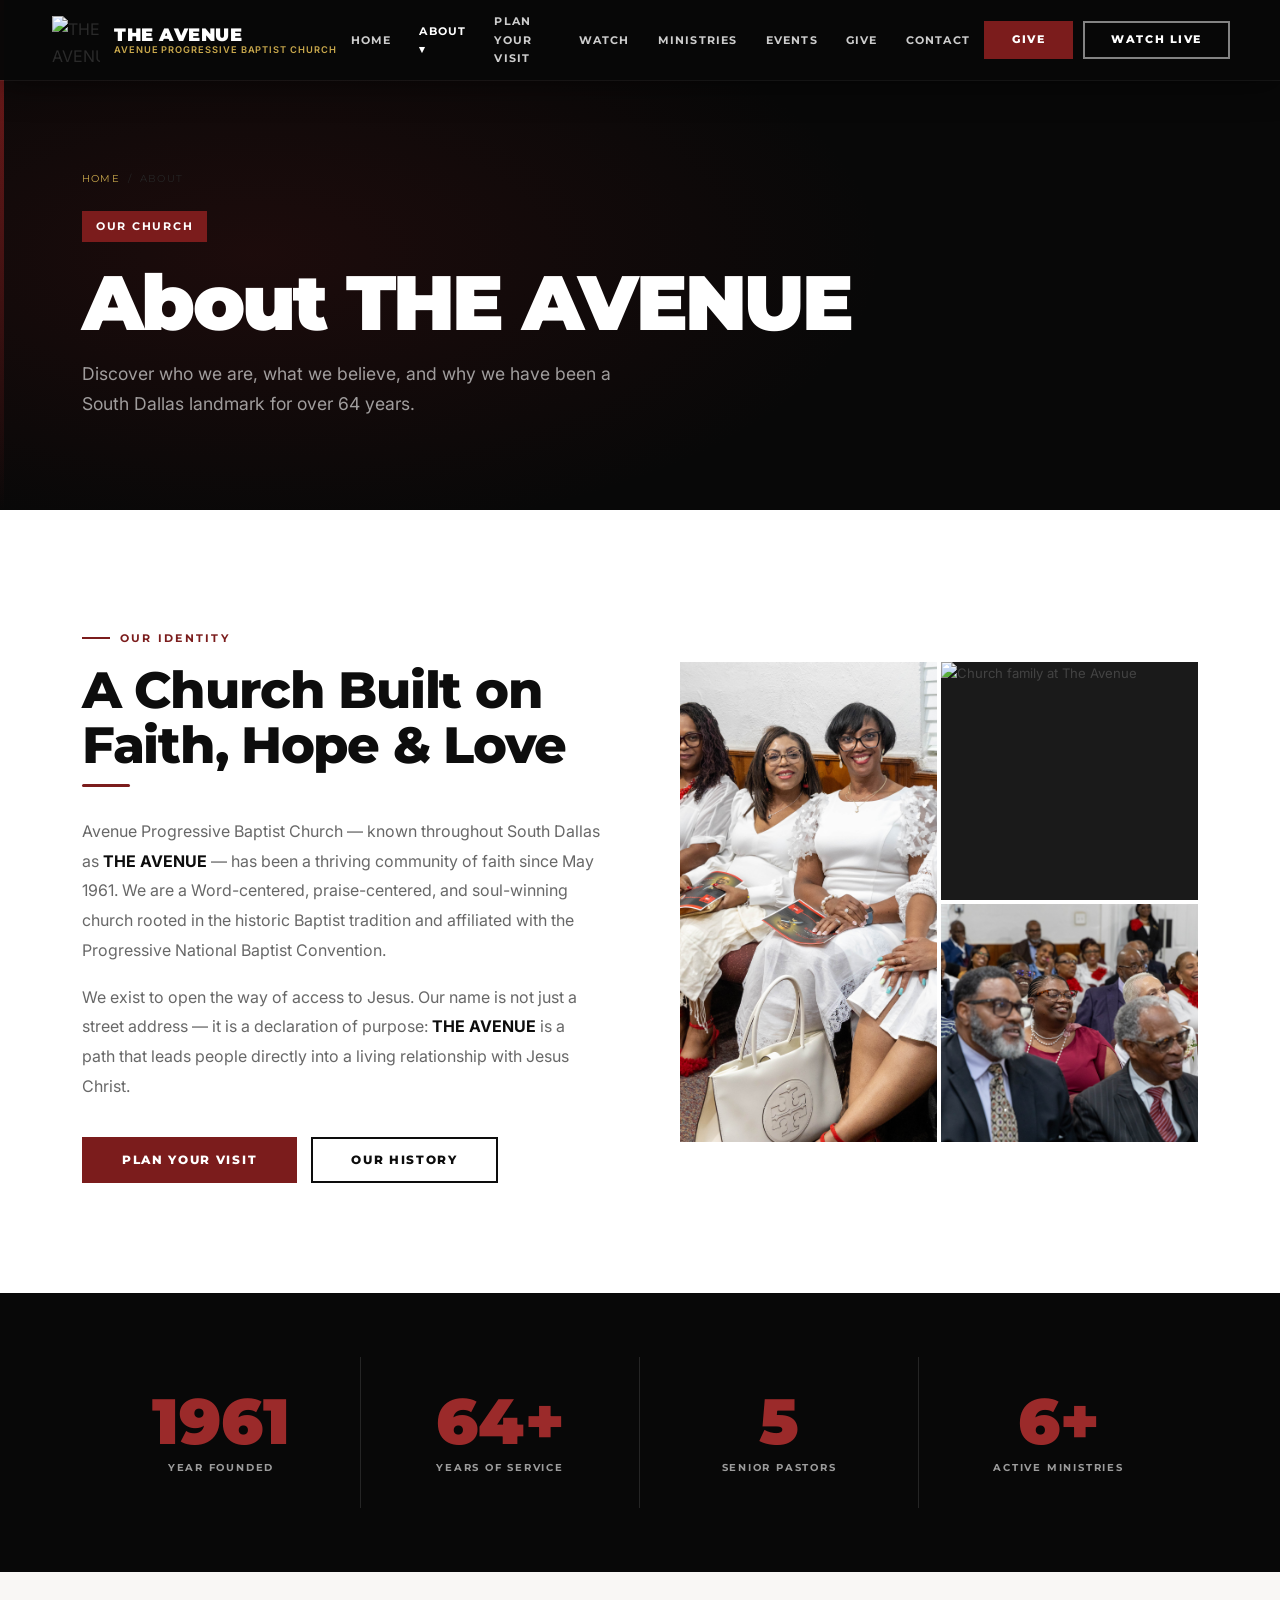
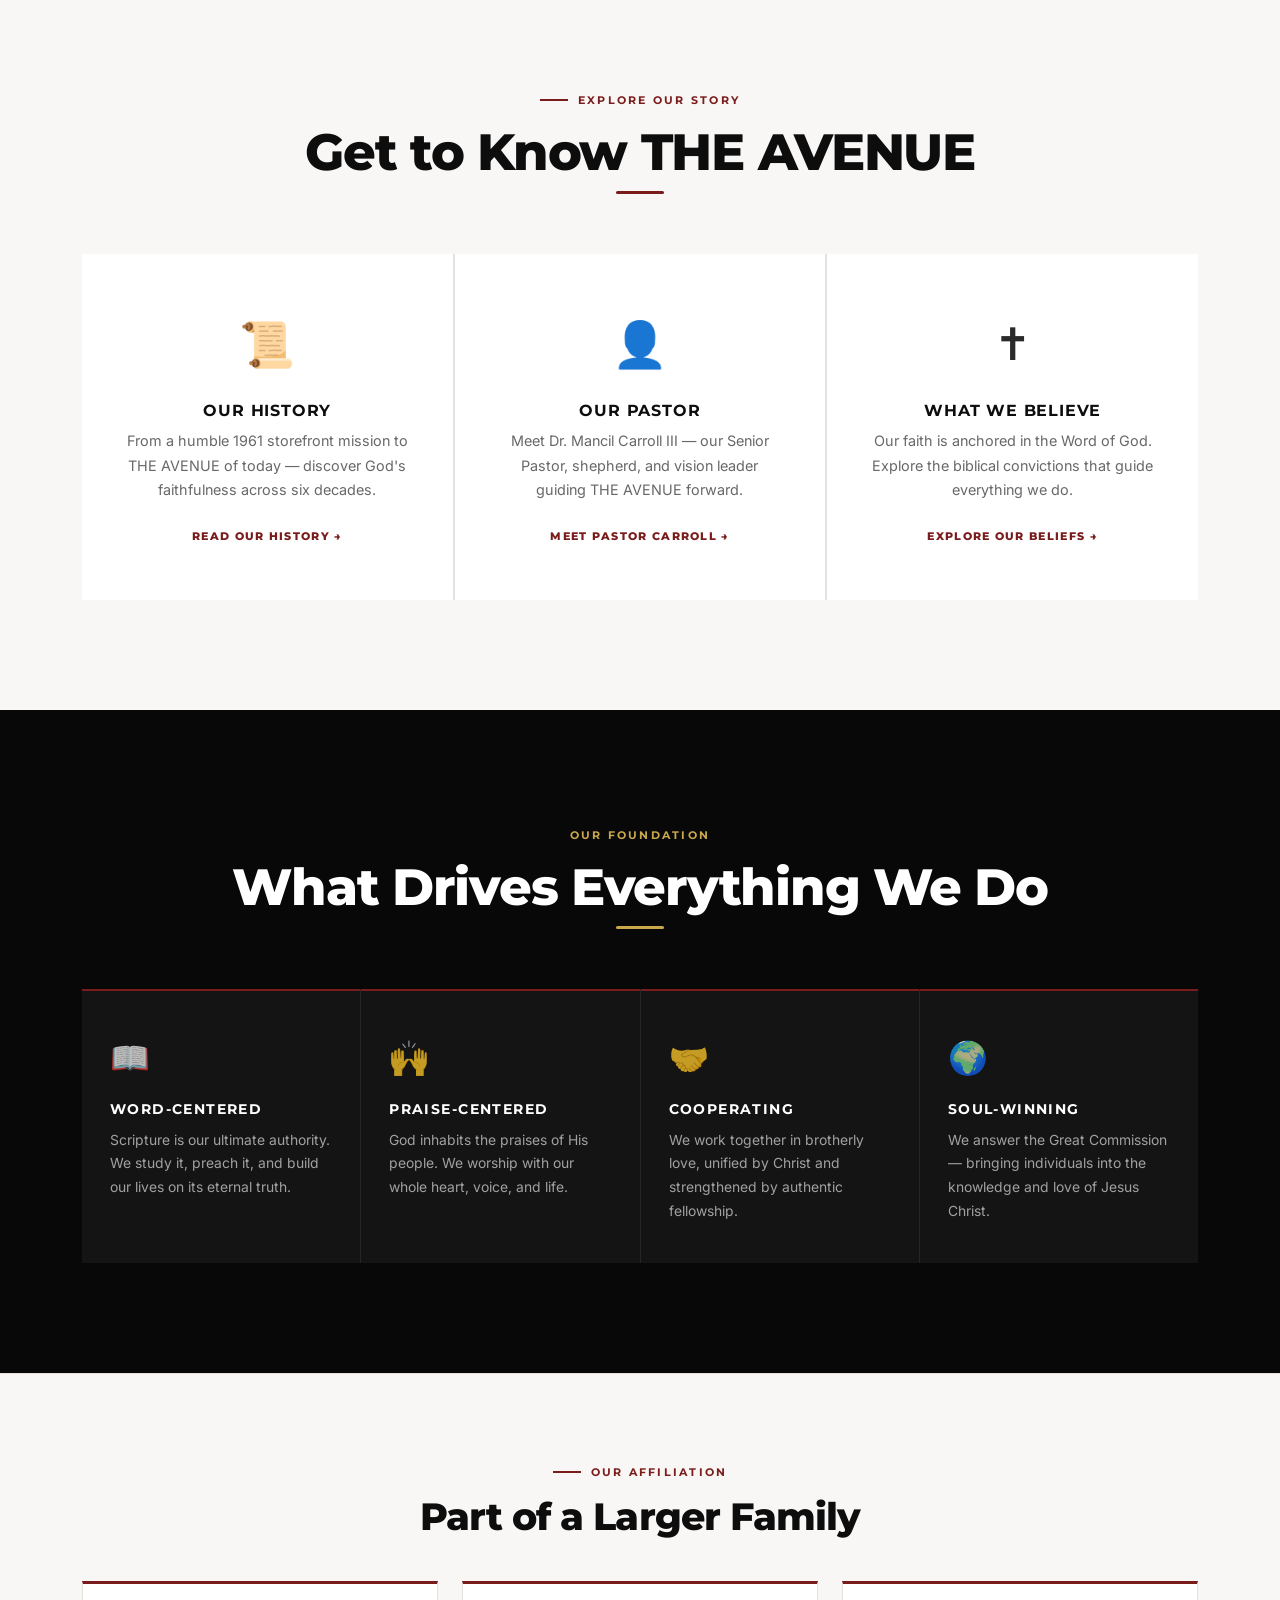
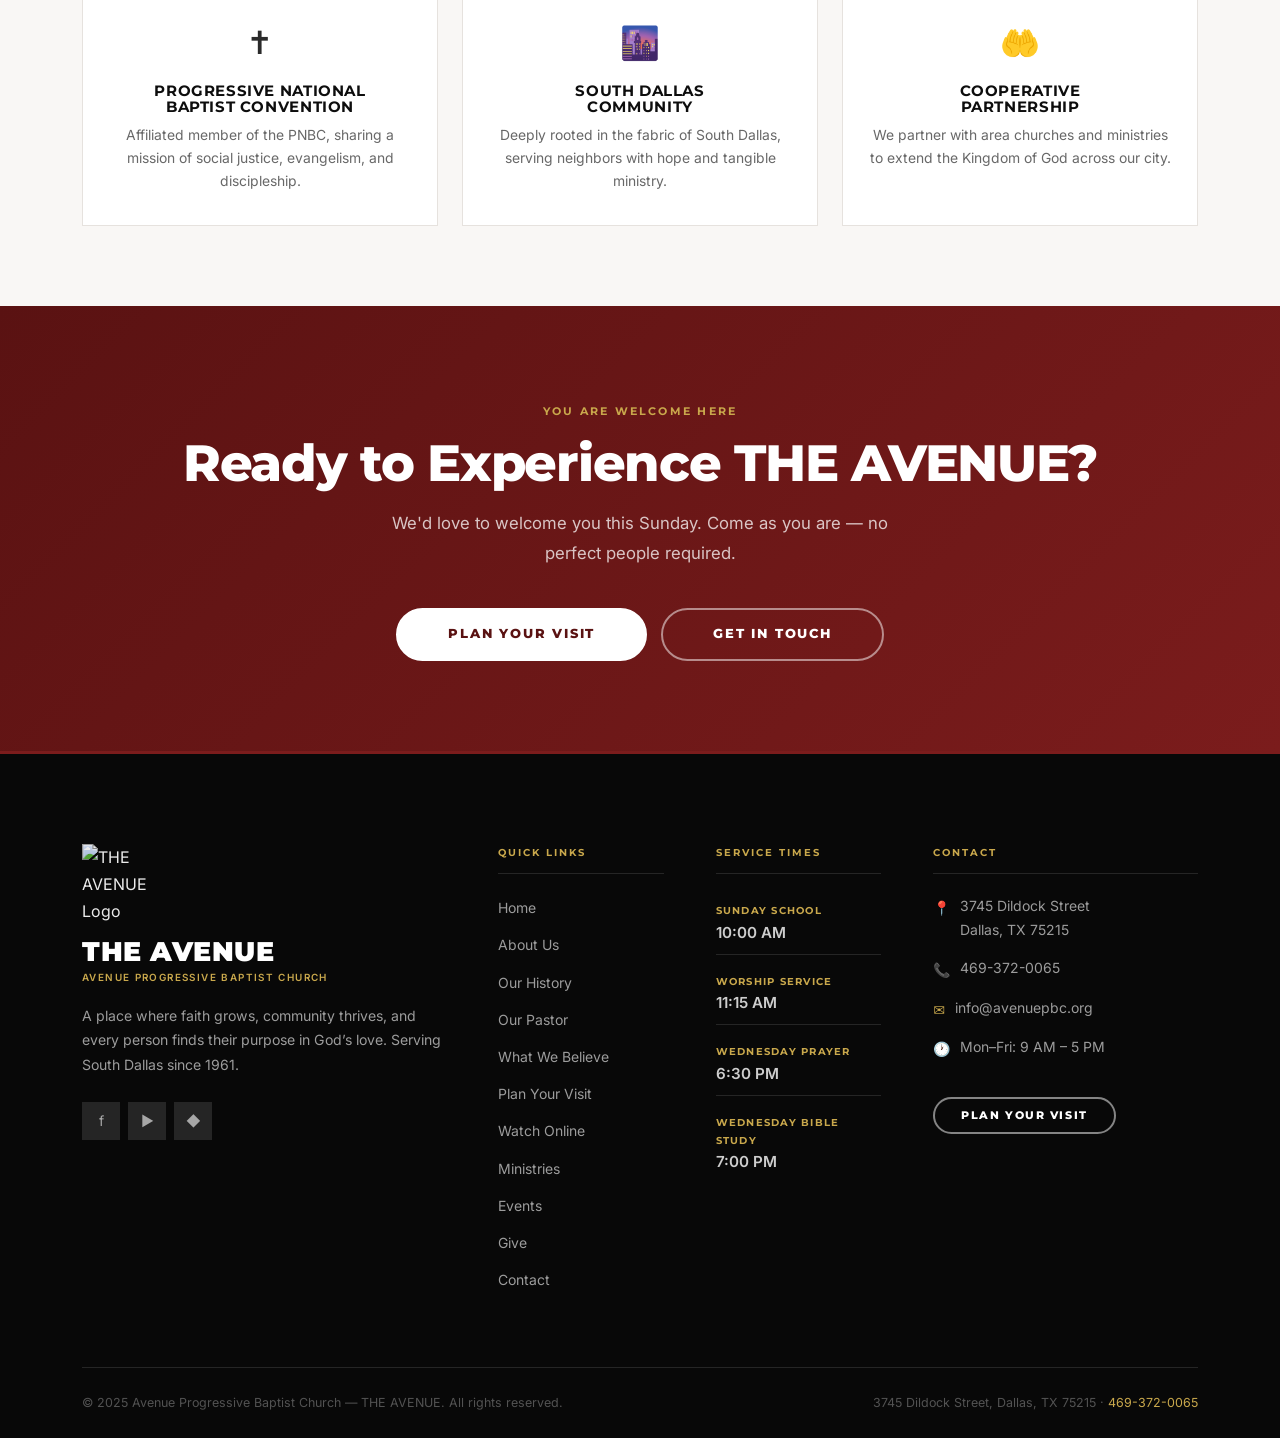
==== commit b3634a6b: "Add local church photos across key pages. Replace remote image links with newly provided local image" ====
--- a/about.html
+++ b/about.html
@@ -164,13 +164,13 @@
       <div class="fade-in">
         <div class="about-photo-grid">
           <div class="about-photo-slot" style="min-height:480px;padding:0;overflow:hidden;">
-            <img src="https://www.dropbox.com/scl/fi/luynogcm1y94d6sh6y8yu/APBC-church-building.jpg?rlkey=n6otpftavg6q4q7g5y60cwebj&raw=1" alt="Avenue Progressive Baptist Church exterior" style="width:100%;height:100%;object-fit:cover;min-height:480px;display:block;" />
+            <img src="images/New%20Images/DM1A0938-2.jpg" alt="Avenue Progressive Baptist Church exterior" style="width:100%;height:100%;object-fit:cover;min-height:480px;display:block;" />
           </div>
           <div class="about-photo-slot" style="padding:0;overflow:hidden;">
-            <img src="https://www.dropbox.com/scl/fi/qsuwwcaywo1wsamv767ju/Mancil-Carroll-Headshot.png?rlkey=wb1oi2h5rkpk5fzasfh5qwejp&raw=1" alt="Pastor Mancil Carroll III" style="width:100%;height:100%;object-fit:cover;object-position:center top;display:block;" />
+            <img src="images/New%20Images/DM1A1068.jpg" alt="Church family at The Avenue" style="width:100%;height:100%;object-fit:cover;object-position:center top;display:block;" />
           </div>
           <div class="about-photo-slot" style="padding:0;overflow:hidden;">
-            <img src="https://www.dropbox.com/scl/fi/in4t7crnd7yn919gnp87g/OriginalAvenue.png?rlkey=9tvy4eclbs9qihkmpy8dl0ghm&raw=1" alt="The original Avenue Progressive Baptist Church" style="width:100%;height:100%;object-fit:cover;display:block;" />
+            <img src="images/New%20Images/DM1A1120-2.jpg" alt="Congregation fellowship at The Avenue" style="width:100%;height:100%;object-fit:cover;display:block;" />
           </div>
         </div>
       </div>
